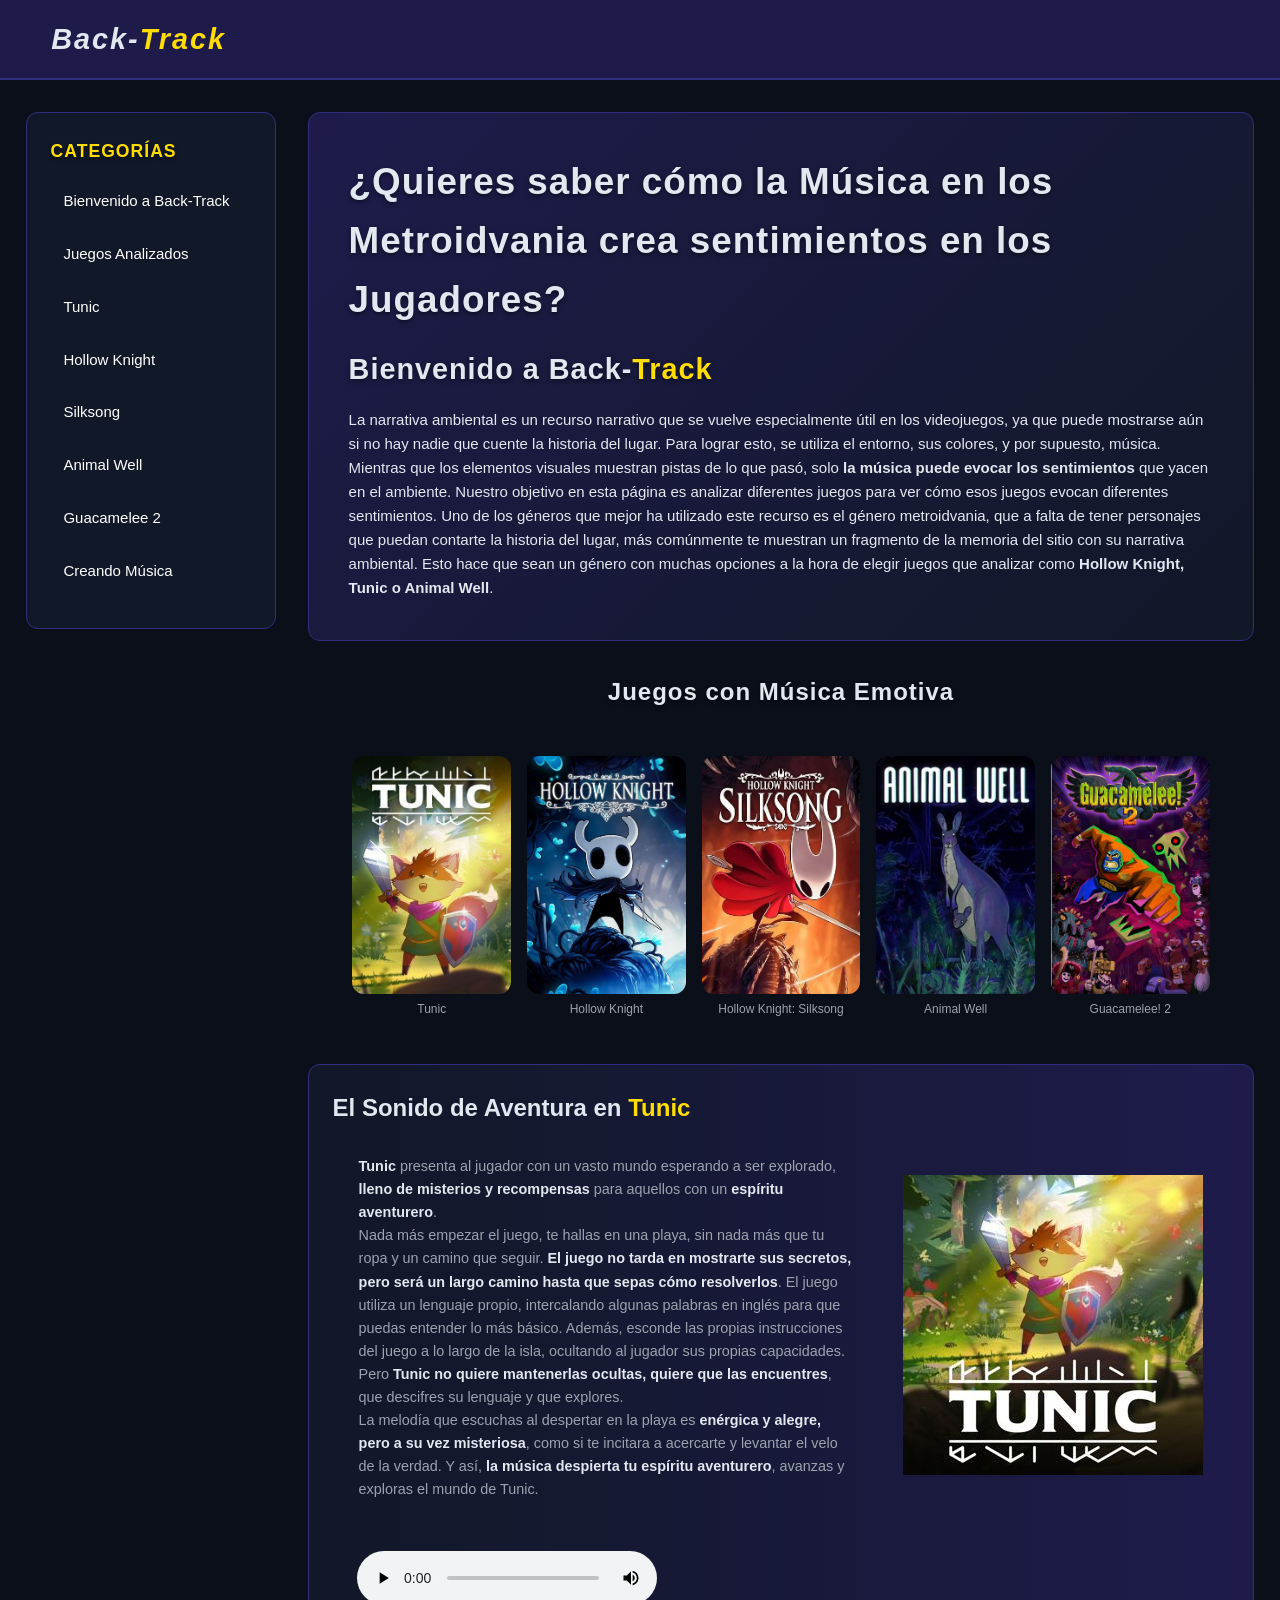
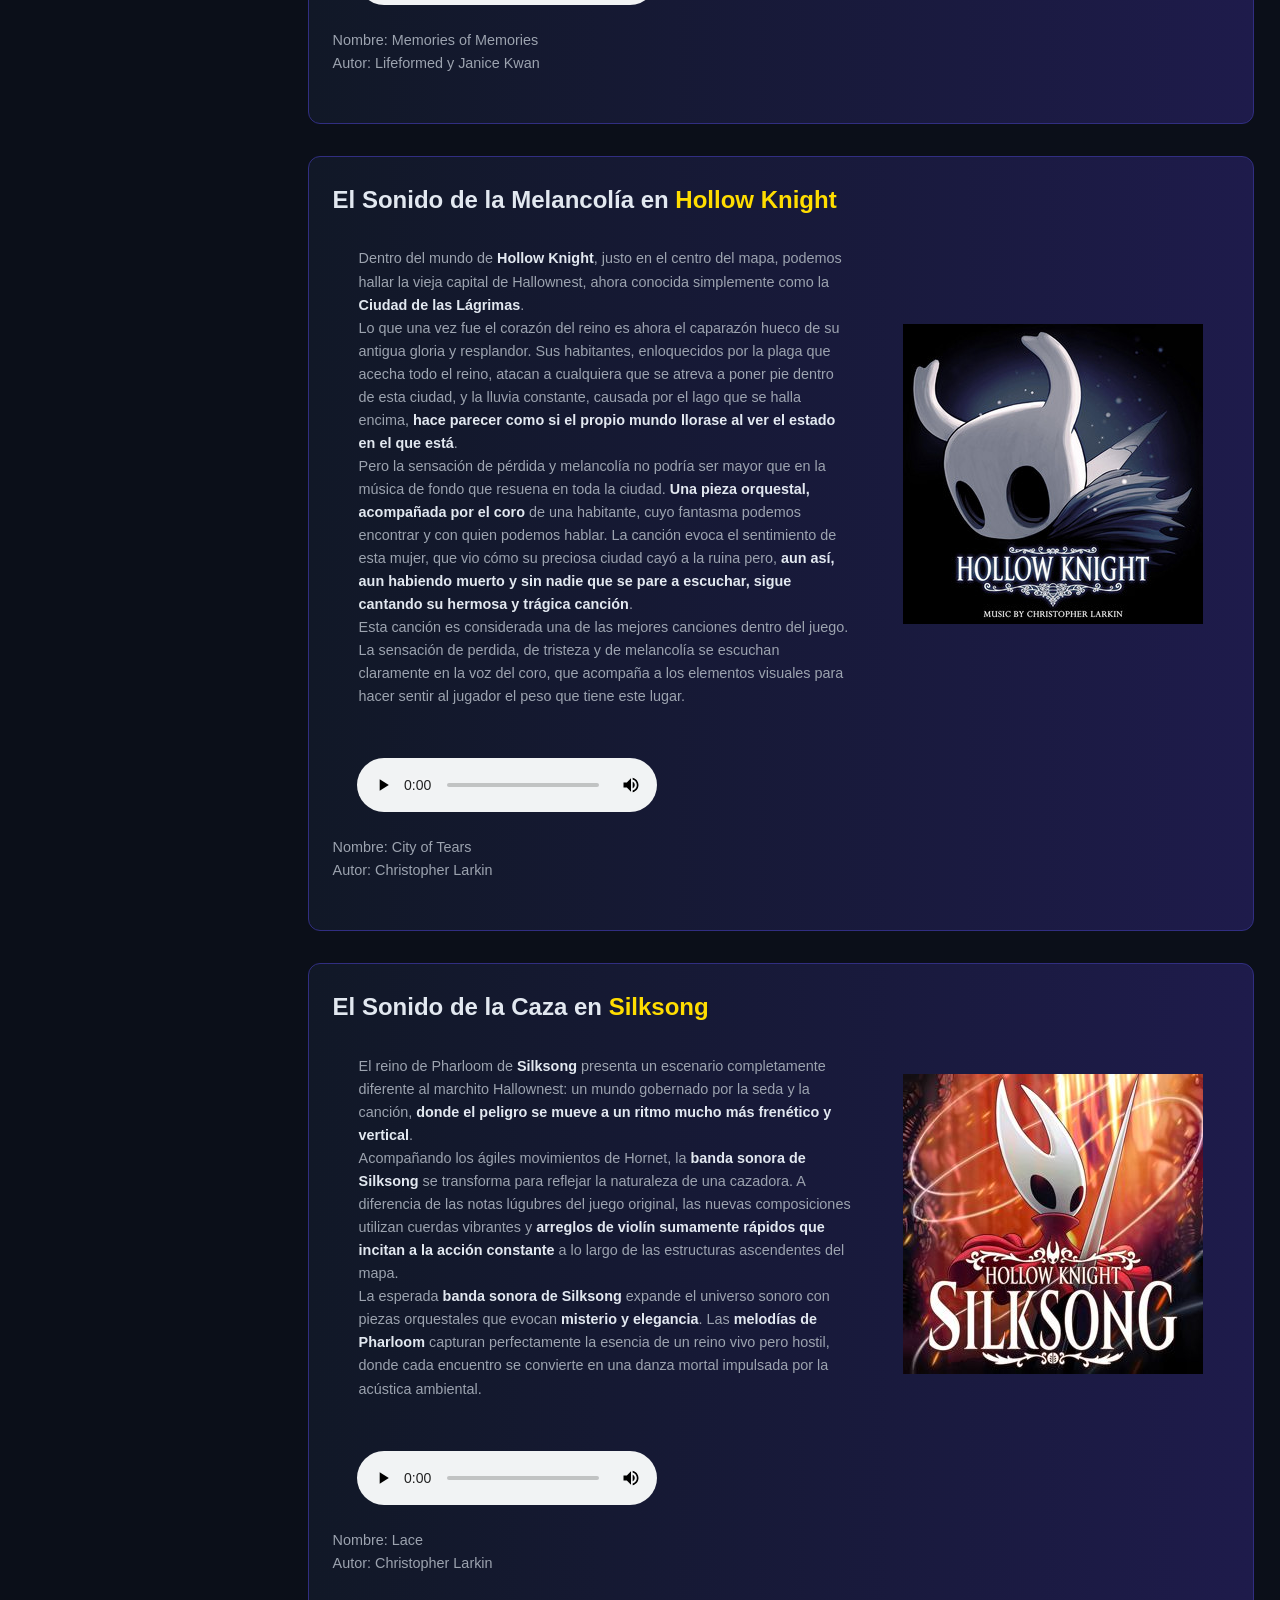
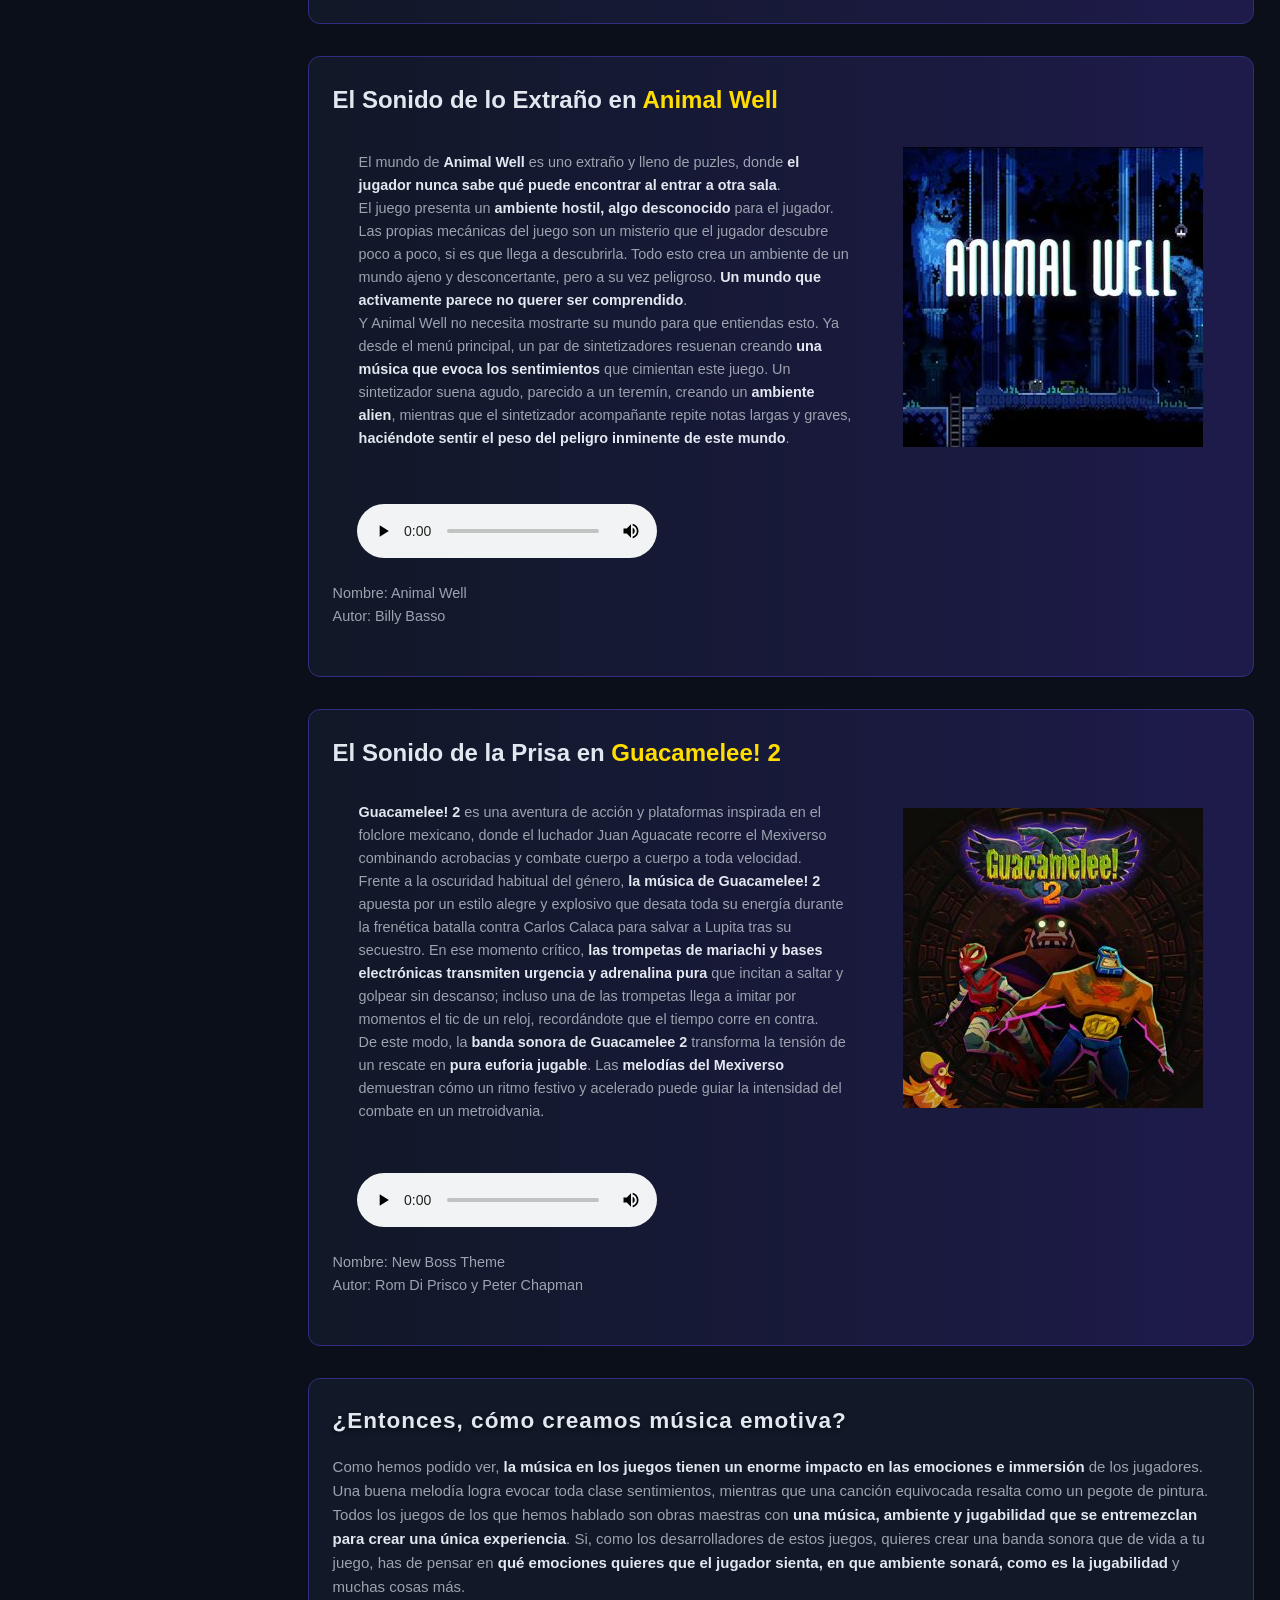
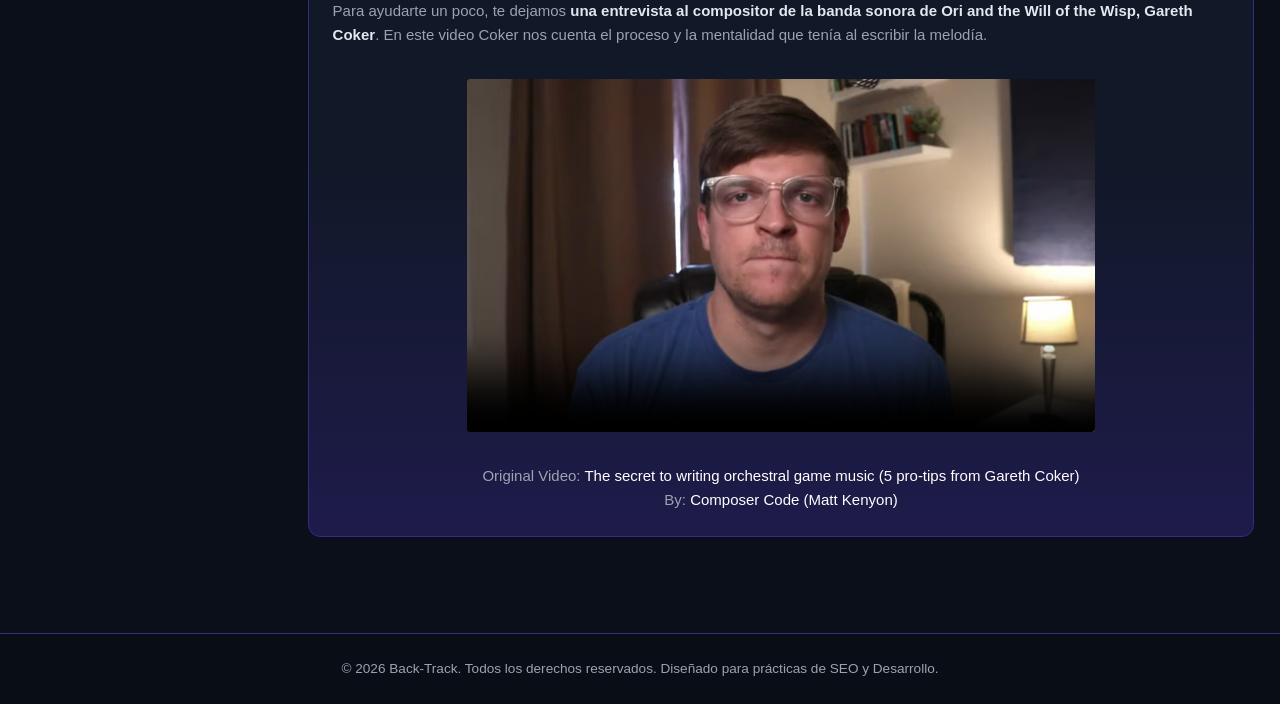
==== index.html @ a86a24e1 "Web" ====
<!DOCTYPE html>
<html lang="es">

<head>
    <meta charset="UTF-8">
    <meta name="viewport" content="width=device-width, initial-scale=1.0">
    <title>Back-Track | Bandas Sonoras de Juegos Metroidvania</title>
    <meta name="description" content="Aprende sobre como diferentes juegos de metroidvania 
    utilizan música para evocar emociones y crear un ambiente que se entrelaza con el entorno y la historia.">
    <link rel="stylesheet" href="style.css">
</head>

<body>

    <!-- Semántica de la Página Web -->

    <!-- CABECERA / MENÚ DE NAVEGACIÓN -->
    <header class="main-header">
        <div class="logo">
            Back-<span class="accent">Track</span>
        </div>
    </header>

    <!-- CONTENEDOR PRINCIPAL (ESTRUCTURA DE DOS COLUMNAS) -->
    <div class="main-container">

        <!-- Aquí el menú general de categorías (Aside) -->
        <aside class="sidebar-categories">
            <h2>Categorías</h2>
            <ul>
                <li><a href="#Inicio" title="Ir al principio de la página">Bienvenido a Back-Track</a></li>
                <li><a href="#Juegos" title="Ir al índice de juegos analizados">Juegos Analizados</a></li>
                <li><a href="#Tunic" title="Ir al análisis de Tunic">Tunic</a></li>
                <li><a href="#Hollow-Knight" title="Ir al análisis de Hollow Knight">Hollow Knight</a></li>
                <li><a href="#Silksong" title="Ir al análisis de Silksong">Silksong</a></li>
                <li><a href="#Animal-Well" title="Ir al análisis de Animal Well">Animal Well</a></li>
                <li><a href="#Guacamelee2" title="Ir al análisis de Guacamelee! 2">Guacamelee 2</a></li>
                <li><a href="#Creando-Música" title="¿Cómo creamos música emotiva?">Creando Música</a></li>
            </ul>
        </aside>

        <!-- CONTENIDO PRINCIPAL (SECCIÓN DE PISTAS) -->
        <main class="content-area">

            <section class="primer-bloque" id="Inicio">
                <h1>¿Quieres saber cómo la Música en los Metroidvania crea sentimientos en los Jugadores?</h1>
                <h2>Bienvenido a Back-<span class="accent">Track</span></h2>
                <p>
                    La narrativa ambiental es un recurso narrativo que se vuelve especialmente útil en los videojuegos,
                    ya que puede mostrarse
                    aún si no hay nadie que cuente la historia del lugar. Para lograr esto, se utiliza el entorno, sus
                    colores, y por supuesto,
                    música.
                    Mientras que los elementos visuales muestran pistas de lo que pasó, solo <strong>la música puede evocar
                    los sentimientos</strong> que yacen
                    en el ambiente. Nuestro objetivo en esta página es analizar diferentes juegos para ver cómo esos
                    juegos evocan diferentes
                    sentimientos.
                    Uno de los géneros que mejor ha utilizado este recurso es el género metroidvania, que a falta de
                    tener personajes que puedan contarte
                    la historia del lugar, más comúnmente te muestran un fragmento de la memoria del sitio con su
                    narrativa ambiental. Esto hace que
                    sean un género con muchas opciones a la hora de elegir juegos que analizar como <strong>Hollow
                    Knight, Tunic o Animal Well</strong>.
                </p>
            </section>


            <section id="Juegos">

                <h2 class="game-index-header">Juegos con Música Emotiva</h2>
                <article class="game-index">
                    <div class="game-element">
                        <a href="#Tunic">
                            <img src="img/Tunic_Tall.jpg" alt="Leer el Sonido de Aventura en Tunic" class="normal-img" title="Ir al análisis de Tunic">
                            <img src="img/Tunic_Square.jpg" alt="Leer el Sonido de Aventura en Tunic"
                                class="hidden-img"  title="Ir al análisis de Tunic">
                            <p>Tunic</p>
                        </a>
                    </div>

                    <div class="game-element">
                        <a href="#Hollow-Knight">
                            <img src="img/Hollow-Knight_Tall.jpg" alt="Leer el Sonido de la Melancolía en Hollow Knight"
                                class="normal-img"  title="Ir al análisis de Hollow Knight">
                            <img src="img/Hollow-Knight_Square.jpg"
                                alt="Leer el Sonido de la Melancolía en Hollow Knight" class="hidden-img"  title="Ir al análisis de Hollow Knight">
                            <p>Hollow Knight</p>
                        </a>
                    </div>

                    <div class="game-element">
                        <a href="#Silksong">
                            <img src="img/Silksong_Tall.jpg" alt="Leer el sonido de la Caza en Hollow Knight Silksong"
                                class="normal-img"  title="Ir al análisis de Silksong">
                            <img src="img/Silksong_Square.jpg" alt="Leer el sonido de la Caza en Hollow Knight Silksong"
                                class="hidden-img"  title="Ir al análisis de Silksong">
                            <p>Hollow Knight: Silksong</p>
                        </a>
                    </div>

                    <div class="game-element">
                        <a href="#Animal-Well">
                            <img src="img/Animal-Well_Tall.jpg" alt="Leer el Sonido de lo Extraño en Animal Well"
                                class="normal-img"  title="Ir al análisis de Animal Well">
                            <img src="img/Animal-Well_Square.jpg" alt="Leer el Sonido de lo Extraño en Animal Well"
                                class="hidden-img"  title="Ir al análisis de Animal Well">
                            <p>Animal Well</p>
                        </a>
                    </div>

                    <div class="game-element">
                        <a href="#Guacamelee2">
                            <img src="img/Guacamelee-2_Tall.jpg" alt="Leer el Sonido de la Prisa en Guacamelee! 2"
                                class="normal-img"  title="Ir al análisis de Guacamelee! 2">
                            <img src="img/Guacamelee-2_Square.jpg" alt="Leer el Sonido de la Prisa en Guacamelee! 2"
                                class="hidden-img"   title="Ir al análisis de Guacamelee! 2">
                            <p>Guacamelee! 2</p>
                        </a>
                    </div>
                </article>
            </section>


            <section> <!--Juegos-->
                <article class="audio-card" id="Tunic"> <!-- Tunic -->
                    <h3>El Sonido de Aventura en <span class="accent">Tunic</span></h3>
                    <table>
                        <tr>
                            <td class="card-text hidden-img">
                                <img src="img/Tunic_Square.jpg" alt="Imagen de Tunic" title="Tunic">
                            </td>
                        </tr>
                        <tr>
                            <td class="card-description card-text">
                                <p>
                                    <strong>Tunic</strong> presenta al jugador con un vasto mundo esperando a
                                    ser explorado, <strong>lleno de
                                        misterios y recompensas</strong> para aquellos con un <strong>espíritu
                                        aventurero</strong>.
                                </p>
                                <p>
                                    Nada más empezar el juego, te hallas en una playa, sin nada más que tu ropa y un
                                    camino que seguir. <strong>El juego no tarda en mostrarte sus secretos,
                                        pero será un largo
                                        camino hasta que sepas cómo resolverlos</strong>. El juego utiliza un lenguaje
                                    propio, intercalando
                                    algunas palabras en inglés para que puedas entender lo más básico. Además, esconde
                                    las
                                    propias instrucciones del juego a lo largo de la isla, ocultando al jugador sus
                                    propias
                                    capacidades. Pero <strong>Tunic no quiere mantenerlas ocultas, quiere que
                                        las encuentres</strong>, que descifres
                                    su lenguaje y que explores.
                                </p>
                                <p>
                                    La melodía que escuchas al despertar en la playa es <strong>enérgica y
                                        alegre, pero a su vez
                                        misteriosa</strong>, como si te incitara a acercarte y levantar el velo de la
                                    verdad. Y así, <strong>la
                                        música despierta tu espíritu aventurero</strong>, avanzas y exploras el mundo de
                                    Tunic.
                                </p>
                            </td>
                            <td class="normal-img card-text">
                                <img src="img/Tunic_Square.jpg" alt="Imagen de Tunic" title="Tunic">
                            </td>
                        </tr>
                    </table>
                    <audio controls src="audio/Memories-of-Memories_Tunic.opus" class="AudioTrack">Pista de audio de
                        Memories of
                        Memories</audio>
                    <div class="card-description bold">
                        <p>Nombre: Memories of Memories</p>
                        <p>Autor: Lifeformed y Janice Kwan</p>
                    </div>
                </article>

                <article class="audio-card" id="Hollow-Knight"> <!-- Hollow Knight -->
                    <h3>El Sonido de la Melancolía en <span class="accent">Hollow Knight</span></h3>
                    <table>
                        <tr>
                            <td class="card-text hidden-img">
                                <img src="img/Hollow-Knight_Square.jpg" alt="Imagen de Hollow Knight" title="Hollow Knight">
                            </td>
                        </tr>
                        <tr>
                            <td class="card-description card-text">
                                <p>
                                    Dentro del mundo de <strong>Hollow Knight</strong>, justo en el centro del
                                    mapa, podemos hallar
                                    la vieja capital de Hallownest, ahora conocida simplemente como la <strong>
                                        Ciudad de las
                                        Lágrimas</strong>.
                                </p>
                                <p>
                                    Lo que una vez fue el corazón del reino es ahora el caparazón hueco de su
                                    antigua gloria y resplandor. Sus habitantes, enloquecidos por la plaga que
                                    acecha todo el reino, atacan a cualquiera que se atreva a poner pie dentro de
                                    esta ciudad, y la lluvia constante, causada por el lago que se halla encima,
                                    <strong>hace parecer como si el propio mundo llorase al ver el estado en
                                        el que está</strong>.
                                </p>
                                <p>
                                    Pero la sensación de pérdida y melancolía no podría ser mayor que en la música de
                                    fondo
                                    que resuena en toda la ciudad. <strong>Una pieza orquestal, acompañada
                                        por el coro</strong> de una habitante,
                                    cuyo fantasma podemos encontrar y con quien podemos hablar. La canción evoca el
                                    sentimiento
                                    de esta mujer, que vio cómo su preciosa ciudad cayó a la ruina pero, <strong>
                                        aun así, aun habiendo muerto
                                        y sin nadie que se pare a escuchar, sigue cantando su hermosa y trágica
                                        canción</strong>.
                                </p>
                                <p>
                                    Esta canción es considerada una de las mejores canciones dentro del juego. La
                                    sensación de
                                    perdida, de tristeza y de melancolía se escuchan claramente en la voz del coro, que
                                    acompaña
                                    a los elementos visuales para hacer sentir al jugador el peso que tiene este lugar.
                                </p>
                            </td>
                            <td class="normal-img card-text">
                                <img src="img/Hollow-Knight_Square.jpg" alt="Imagen de Hollow Knight" title="Hollow Knight">
                            </td>
                        </tr>
                    </table>
                    <audio controls src="audio/City-of-Tears_Hollow-Knight.opus" class="AudioTrack">Pista de audio de
                        City of
                        Tears</audio>
                    <div class="card-description bold">
                        <p>Nombre: City of Tears</p>
                        <p>Autor: Christopher Larkin</p>
                    </div>
                </article>

                <article class="audio-card" id="Silksong"> <!-- Silksong -->
                    <h3>El Sonido de la Caza en <span class="accent">Silksong</span></h3>
                    <table>
                        <tr>
                            <td class="card-text hidden-img">
                                <img src="img/Silksong_Square.jpg" alt="Imagen de Hollow Knight Silksong" title="Silksong">
                            </td>
                        </tr>
                        <tr>
                            <td class="card-description card-text">
                                <p>
                                    El reino de Pharloom de <strong>Silksong</strong> presenta un escenario
                                    completamente diferente al marchito Hallownest:
                                    un mundo gobernado por la seda y la canción, <strong>donde el peligro se mueve
                                    a un ritmo mucho más frenético y vertical</strong>.
                                </p>
                                <p>
                                    Acompañando los ágiles movimientos de Hornet, la <strong>banda sonora de Silksong</strong>
                                    se transforma para reflejar la naturaleza de una cazadora.
                                    A diferencia de las notas lúgubres del juego original, las nuevas composiciones
                                    utilizan cuerdas vibrantes y
                                    <strong>arreglos de violín sumamente rápidos que incitan a la acción
                                    constante</strong> a lo largo de las estructuras ascendentes del mapa.
                                </p>
                                <p>
                                    La esperada <strong>banda sonora de Silksong</strong>
                                    expande el universo sonoro con piezas orquestales que evocan <strong>misterio y
                                        elegancia</strong>.
                                    Las <strong>melodías de Pharloom</strong> capturan perfectamente la esencia de un
                                    reino vivo pero hostil,
                                    donde cada encuentro se convierte en una danza mortal impulsada por la acústica
                                    ambiental.
                                </p>
                            </td>
                            <td class="normal-img card-text">
                                <img src="img/Silksong_Square.jpg" alt="Imagen de Silksong" title="Silksong">
                            </td>
                        </tr>
                    </table>
                    <audio controls src="audio/Lace_Silksong.opus" class="AudioTrack">Pista de audio de Lace</audio>
                    <div class="card-description bold">
                        <p>Nombre: Lace</p>
                        <p>Autor: Christopher Larkin</p>
                    </div>
                </article>

                <article class="audio-card" id="Animal-Well"> <!-- Animal Well -->
                    <h3>El Sonido de lo Extraño en <span class="accent">Animal Well</span></h3>
                    <table>
                        <tr>
                            <td class="card-text hidden-img">
                                <img src="img/Animal-Well_Square.jpg" alt="Imagen de Animal Well" title="Animal Well">
                            </td>
                        </tr>
                        <tr>
                            <td class="card-description card-text">
                                <p>
                                    El mundo de <strong>Animal Well</strong> es uno extraño y lleno de puzles,
                                    donde <strong>el
                                        jugador nunca sabe qué puede encontrar al entrar a otra sala</strong>.
                                </p>
                                <p>
                                    El juego presenta un <strong>ambiente hostil, algo desconocido</strong>
                                    para el jugador.
                                    Las propias mecánicas del juego son un misterio que el jugador descubre
                                    poco a poco, si es que llega a descubrirla. Todo esto crea un ambiente de
                                    un mundo ajeno y desconcertante, pero a su vez peligroso. <strong>Un
                                        mundo que
                                        activamente parece no querer ser comprendido</strong>.
                                </p>
                                <p>
                                    Y Animal Well no necesita mostrarte su mundo para que entiendas esto. Ya desde
                                    el menú principal, un par de sintetizadores resuenan creando <strong>una
                                        música que evoca
                                        los sentimientos</strong> que cimientan este juego. Un sintetizador suena agudo,
                                    parecido a
                                    un teremín, creando un <strong>ambiente alien</strong>, mientras que el
                                    sintetizador acompañante
                                    repite notas largas y graves, <strong>haciéndote sentir el peso del
                                        peligro inminente de
                                        este mundo</strong>.
                                </p>
                            </td>
                            <td class="normal-img card-text">
                                <img src="img/Animal-Well_Square.jpg" alt="Imagen de Animal Well" title="Animal Well">
                            </td>
                        </tr>
                    </table>
                    <audio controls src="audio/Animal-Well_Animal-Well.opus" class="AudioTrack">Pista de audio de Main
                        Menu</audio>
                    <div class="card-description bold">
                        <p>Nombre: Animal Well</p>
                        <p>Autor: Billy Basso</p>
                    </div>
                </article>

                <article class="audio-card" id="Guacamelee2"> <!-- Guacamelee 2 -->
                    <h3>El Sonido de la Prisa en <span class="accent">Guacamelee! 2</span></h3>
                    <table>
                        <tr>
                            <td class="card-text hidden-img">
                                <img src="img/Guacamelee-2_Square.jpg" alt="Imagen de Guacamelee! 2" title="Guacamelee! 2">
                            </td>
                        </tr>
                        <tr>
                            <td class="card-description card-text">
                                <p>
                                    <strong>Guacamelee! 2</strong> es una aventura de acción y plataformas inspirada en el folclore
                                    mexicano,
                                    donde el luchador Juan Aguacate recorre el Mexiverso combinando acrobacias
                                        y combate cuerpo a cuerpo a toda velocidad.
                                </p>
                                <p>
                                    Frente a la oscuridad habitual del género, <strong>la música de
                                    Guacamelee! 2</strong>
                                    apuesta por un estilo alegre y explosivo que desata toda su energía durante la
                                    frenética batalla contra Carlos Calaca para salvar a Lupita tras su secuestro.
                                    En ese momento crítico, <strong>las trompetas de mariachi y bases electrónicas transmiten
                                    urgencia y adrenalina pura</strong> que incitan a saltar y golpear sin
                                    descanso;
                                    incluso una de las trompetas llega a imitar por momentos el tic de un reloj,
                                    recordándote que el tiempo corre en contra.
                                </p>
                                <p>
                                    De este modo, la <strong>banda sonora de Guacamelee 2</strong>
                                    transforma la tensión de un rescate en <strong>pura euforia
                                        jugable</strong>.
                                    Las <strong>melodías del Mexiverso</strong> demuestran cómo un ritmo
                                    festivo y acelerado puede guiar la intensidad del combate en un metroidvania.
                                </p>
                            </td>
                            <td class="normal-img card-text">
                                <img src="img/Guacamelee-2_Square.jpg" alt="Imagen de Guacamelee 2" title="Guacamelee! 2">
                            </td>
                        </tr>
                    </table>
                    <audio controls src="audio/New-Boss-Theme_Guacamelee-2.opus" class="AudioTrack">Pista de audio de New
                        Boss Theme</audio>
                    <div class="card-description bold">
                        <p>Nombre: New Boss Theme</p>
                        <p>Autor: Rom Di Prisco y Peter Chapman</p>
                    </div>
                </article>
            </section>

            <section> <!--Crear Música-->
                <article class="conclusion-card" id="Creando-Música">
                    <h2>¿Entonces, cómo creamos música emotiva?</h2>
                    <p>
                        Como hemos podido ver, <strong>la música en los juegos tienen un enorme impacto en las emociones
                            e immersión</strong> de los jugadores. Una buena melodía logra evocar toda clase
                        sentimientos, mientras que
                        una canción equivocada resalta como un pegote de pintura.
                    </p>
                    <p>
                        Todos los juegos de los que hemos hablado son obras maestras con <strong>una música, ambiente y
                            jugabilidad que
                            se entremezclan para crear una única experiencia</strong>. Si, como los desarrolladores de
                        estos juegos, quieres crear
                        una banda sonora que de vida a tu juego, has de pensar en <strong>qué emociones quieres que el
                            jugador sienta,
                            en que ambiente sonará, como es la jugabilidad</strong> y muchas cosas más.
                    </p>
                    <p>
                        Para ayudarte un poco, te dejamos <strong>una entrevista al compositor de la banda sonora de Ori
                            and the Will of the Wisp, Gareth Coker</strong>.
                        En este video Coker nos cuenta el proceso y la mentalidad que tenía al escribir la melodía.
                    </p>
                    <video controls class="video">
                        <source src="video/The secret to writing orchestral game music (5 pro-tips from Gareth Coker) [RxjiWSmL9zw].webm"
                        title="The secret to writing orchestral game music (5 pro-tips from Gareth Coker)">
                        El video no se a podido cargar
                    </video>
                    <p class="link">Original Video: <a href="https://www.youtube.com/watch?v=RxjiWSmL9zw&t" rel="external" title="Ir al video original">The secret
                            to writing orchestral game music (5 pro-tips from Gareth Coker)</a></p>
                    <p class="link">By: <a href="https://www.youtube.com/@composercode" rel="external" title="Ir al canal de Composer Code">Composer Code (Matt Kenyon)</a>
                    </p>
                </article>
            </section>
        </main>
    </div>

    <!-- PIE DE PÁGINA -->
    <footer class="main-footer">
        <p>&copy; 2026 Back-Track. Todos los derechos reservados. Diseñado para prácticas de SEO y Desarrollo.</p>
    </footer>

</body>

</html>
---- style.css ----
/* ==========================================================================
   1. RESET Y CONFIGURACIÓN GENERAL (Con nuevas fuentes)
   ========================================================================== */
* {
    margin: 0;
    padding: 0;
    box-sizing: border-box;

    --border-color: #e2e8f0;
    --border-color-dark: #312e81;

    --text-color-bright: #e2e8f0;
    --text-highlight-color-light: #FE0;
    --paragraph-color: #9ca3af;
    --text-color-dark: #000;
    --text-higlight-color-dark: #430;

    --link-color: #ffffff;
    --link-highlight-color: #DA0;

    --bg-color: #0b0f19;
    --bg-color-dark: #090d16;
    --card-bg-color: #1e1b4b;
    --card-bg-color-dark: #111827;

    --accent-color: #FD0;

    --title-font: 'Space Grotesk', sans-serif;
    --header-font: 'Orbitron', sans-serif;
    --text-font: 'Space Grotesk', sans-serif;

}

body {
    background-color: var(--bg-color); /* Fondo oscuro gamer */
    color: var(--text-color-bright);
    font-family: var(--title-font); /* Texto base super moderno */
    font-size: 15px;
    line-height: 1.6;
}

a {
    text-decoration: none;
    color: inherit;
    transition: all 0.3s ease;
}

.AudioTrack{
    margin: 1.5rem;
}

strong{
    color: var(--text-color-bright);
}

.card-text
{
    padding: 1.5rem;
}

.hidden-img
{
    display: none;
}

.game-index-header
{
    font-size: 24px;
    text-align: center;
}

.game-index
{
    display: grid;
    grid-template-columns: repeat(5,0.2fr);
    margin: 2.3rem;
}

.game-element
{
    font-size: 12px;
    color: var(--paragraph-color);
    text-align: center;
    padding: 0.5rem;
}

.game-element img
{
    width: 100%;
    border-radius: 12px;
}

.game-element:hover img
{
    transform: scale(1.05);
    border: 2px solid var(--border-color);
}

.primer-bloque
{
    background: linear-gradient(135deg, var(--card-bg-color) 0%, var(--card-bg-color-dark) 100%);
    padding: 2.5rem;
    border-radius: 12px;
    margin-bottom: 2rem;
    border: 1px solid var(--border-color-dark);
}

.primer-bloque h1, h2
{
    font-family: var(--header-font);
    font-weight: 800;
    color: var(--text-color-bright);
    margin-bottom: 1rem;
    letter-spacing: 1px;
    text-shadow: 0 2px 4px rgba(0,0,0,0.5);
}
.primer-bloque h1 {font-size: 2.3rem;}
.primer-bloque h2 {font-size: 1.8rem;}

video
{
    margin: 2rem;
    width: 70%;
    border-radius: 0.2rem;
    align-self: center;
}

.conclusion-card
{
    background-color: var(--bg-color-dark); /* For browsers that do not support gradients */
    background-image: linear-gradient(to top, var(--card-bg-color), var(--card-bg-color-dark) 50%);
    color: var(--paragraph-color);
    border: 1px solid var(--border-color-dark);
    border-radius: 12px;
    padding: 1.5rem;
    display: flex;
    flex-direction: column;
    justify-content: space-between;
    transition: transform 0.3s ease, border-color 0.3s ease;
    margin: 2rem 0px;
}
.conclusion-card h2
{
    color: var(--text-color-bright);
}

.link
{
    text-align: center;
}
.link a
{
    color: var(--link-color);
}
.link a:hover
{
    color: var(--link-highlight-color);
}

/* ==========================================================================
   2. CABECERA (HEADER)
   ========================================================================== */
.main-header {
    background-color: var(--card-bg-color);
    border-bottom: 2px solid var(--border-color-dark);
    display: flex;
    justify-content: space-between;
    align-items: center;
    padding: 1rem 4%;
    position: sticky;
    top: 0;
    z-index: 100;
}

.logo {
    font-family: var(--header-font); /* Logotipo futurista */
    font-size: 1.8rem;
    font-weight: 800;
    letter-spacing: 2px;
    font-style: italic;
    color: var(--text-color-bright);
}

.accent
{
    color: var(--accent-color);
}

/* ==========================================================================
   3. ESTRUCTURA PRINCIPAL (LAYOUT DE DOS COLUMNAS)
   ========================================================================== */
.main-container {
    display: flex;
    max-width: 1400px;
    margin: 2rem auto;
    padding: 0 2%;
    gap: 2rem;
}

/* Menú Lateral */
.sidebar-categories {
    flex: 0 0 250px;
    background-color: var(--card-bg-color-dark);
    padding: 1.5rem;
    border-radius: 12px;
    border: 1px solid var(--border-color-dark);
    height: fit-content;
}

.sidebar-categories h2 {
    font-family: var(--header-font);
    font-size: 1.1rem;
    margin-bottom: 1rem;
    color: var(--accent-color);
    text-transform: uppercase;
    letter-spacing: 1px;
}

.sidebar-categories ul {
    list-style: none;
}

.sidebar-categories li {
    margin-bottom: 0.8rem;
}

.sidebar-categories a {
    display: block;
    padding: 0.5rem 0.8rem;
    border-radius: 6px;
    color: var(--link-color);
    font-weight: 500;
}

.sidebar-categories a:hover, .sidebar-categories a.active-cat {
    background-color: var(--bg-color);
    color: var(--link-highlight-color);
    border-left: 4px solid var(--border-color-dark);
    padding-left: 0.6rem;
}

/* Zona de Contenido */
.content-area {
    flex: 1;
}

/* ==========================================================================
   5. TARJETAS DE AUDIO (CSS GRID)
   ========================================================================== */

.audio-card {
    background-color: var(--card-bg-color-dark);
    background-image: linear-gradient(to right, var(--card-bg-color-dark), var(--card-bg-color));
    border: 1px solid var(--border-color-dark);
    border-radius: 12px;
    padding: 1.5rem;
    display: flex;
    flex-direction: column;
    justify-content: space-between;
    transition: transform 0.3s ease, border-color 0.3s ease;
    margin: 2rem 0px;
}


.audio-card h3
{
    font-size: 24px;
    font-family: var(--title-font);
}

.card-description {
    font-size: 0.9rem;
    color: var(--paragraph-color);
    margin-bottom: 1.5rem;
    flex-grow: 1;
}

/* Contenedor del reproductor */
.audio-player-wrapper {
    margin-bottom: 1.5rem;
}

.audio-player-wrapper audio {
    width: 100%;
    height: 40px;
    border-radius: 8px;
}
/* ==========================================================================
   6. PIE DE PÁGINA (FOOTER)
   ========================================================================== */
.main-footer {
    background-color: var(--bg-color-dark);
    border-top: 1px solid var(--border-color-dark);
    text-align: center;
    padding: 1.5rem;
    margin-top: 4rem;
    font-size: 0.85rem;
    color: var(--paragraph-color);
}

/* ==========================================================================
   7. ADAPTACIÓN A MÓVILES (RESPONSIVE)
   ========================================================================== */
@media (max-width: 1200px) {
    
    .normal-img {
        display: none;
    }

    .hidden-img{
        display: block;
    }
    .game-index
    {
        grid-template-columns: repeat(3,0.33fr);
    }
}
@media (max-width: 900px) {
    .game-index
    {
        grid-template-columns: repeat(2,0.5fr);
    }
}

@media (max-width: 768px) {
    .main-container {
        flex-direction: column;
    }
    
    .sidebar-categories {
        flex: none;
        width: 100%;
    }
    
    .main-header {
        flex-direction: column;
        gap: 1rem;
    }
}
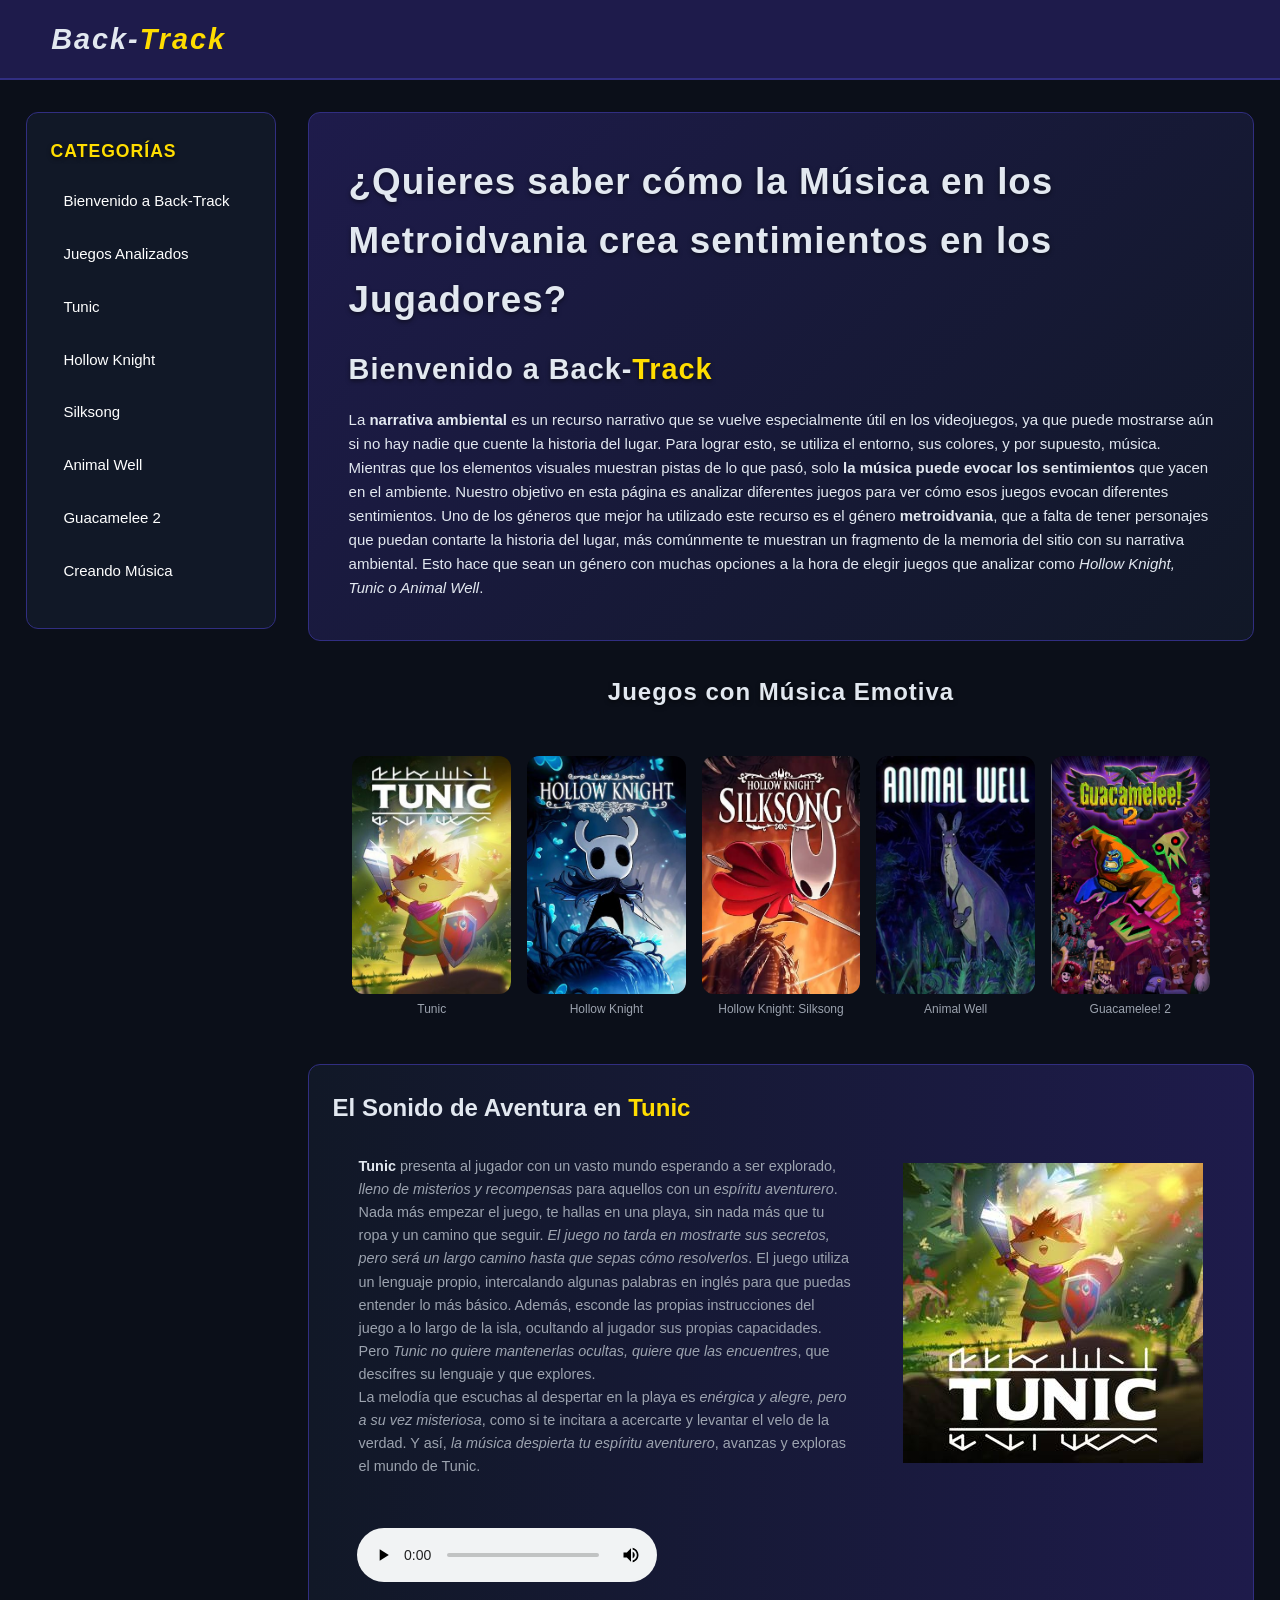
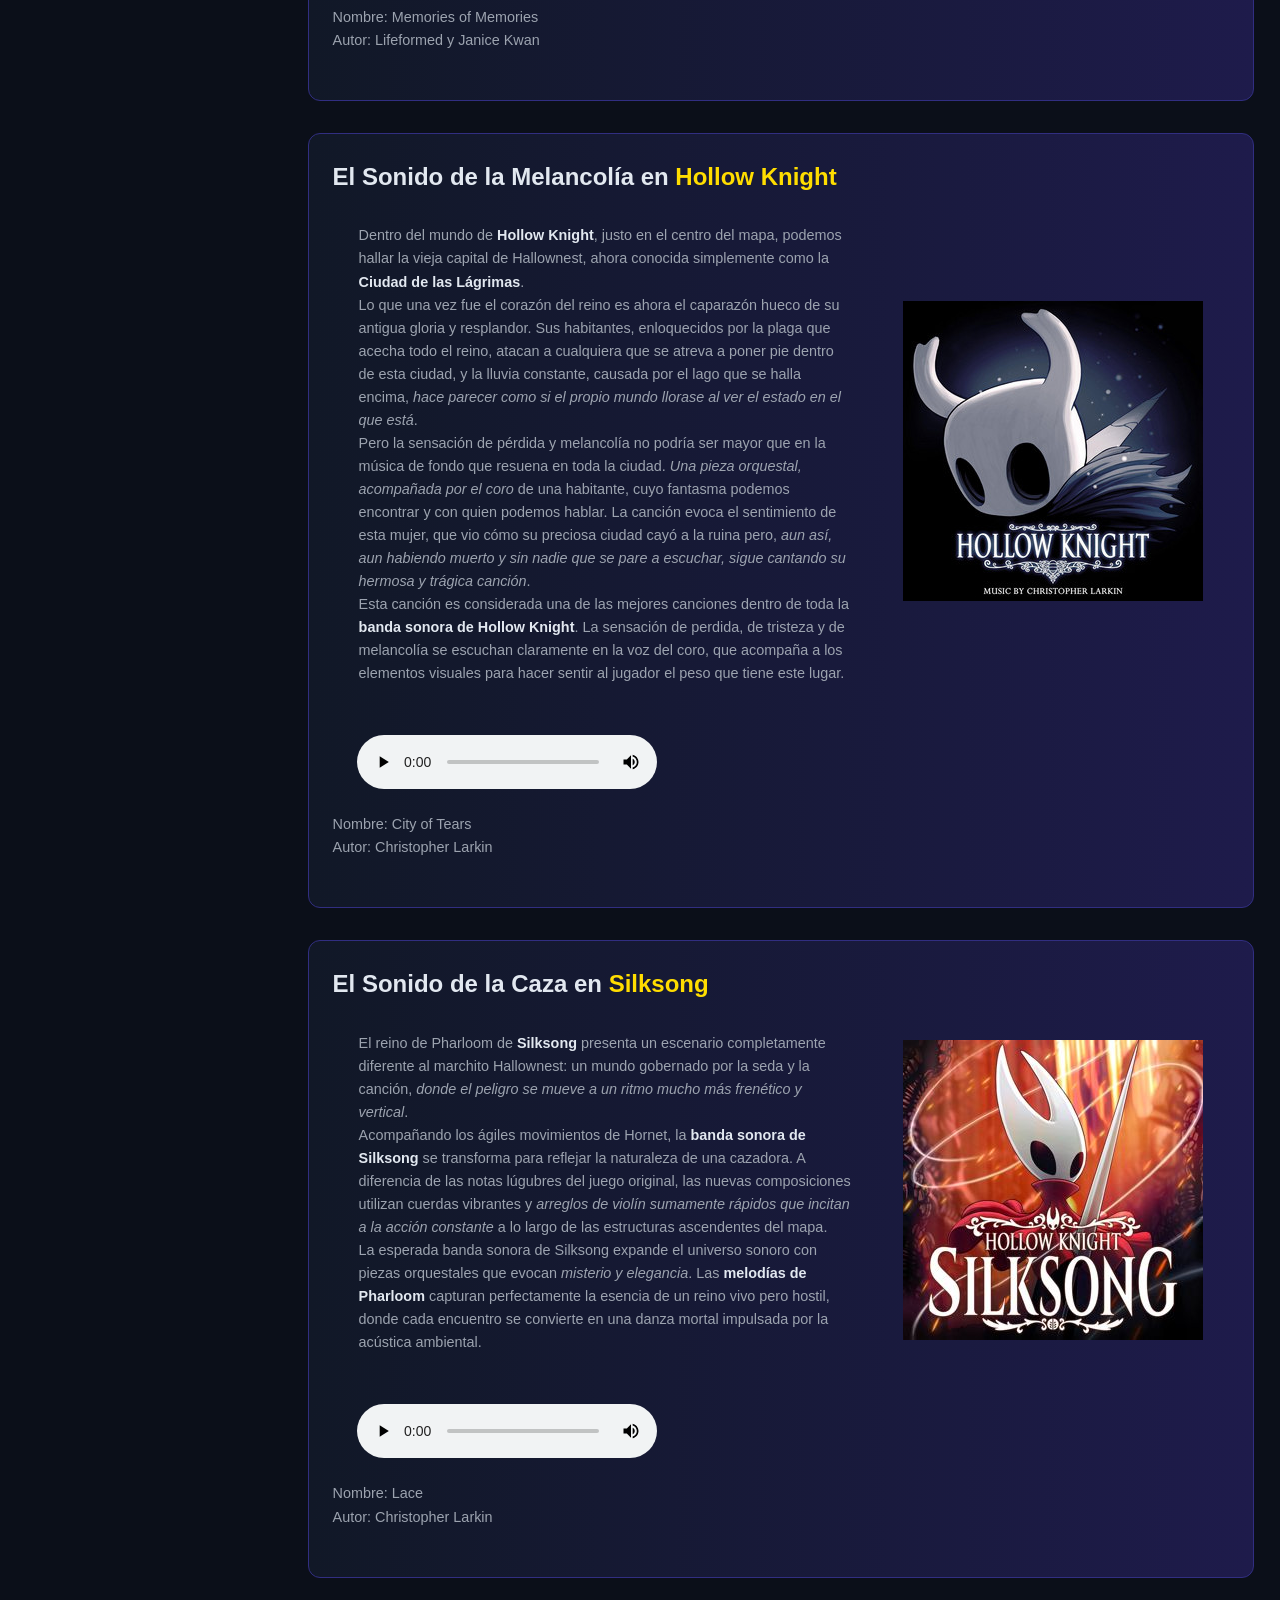
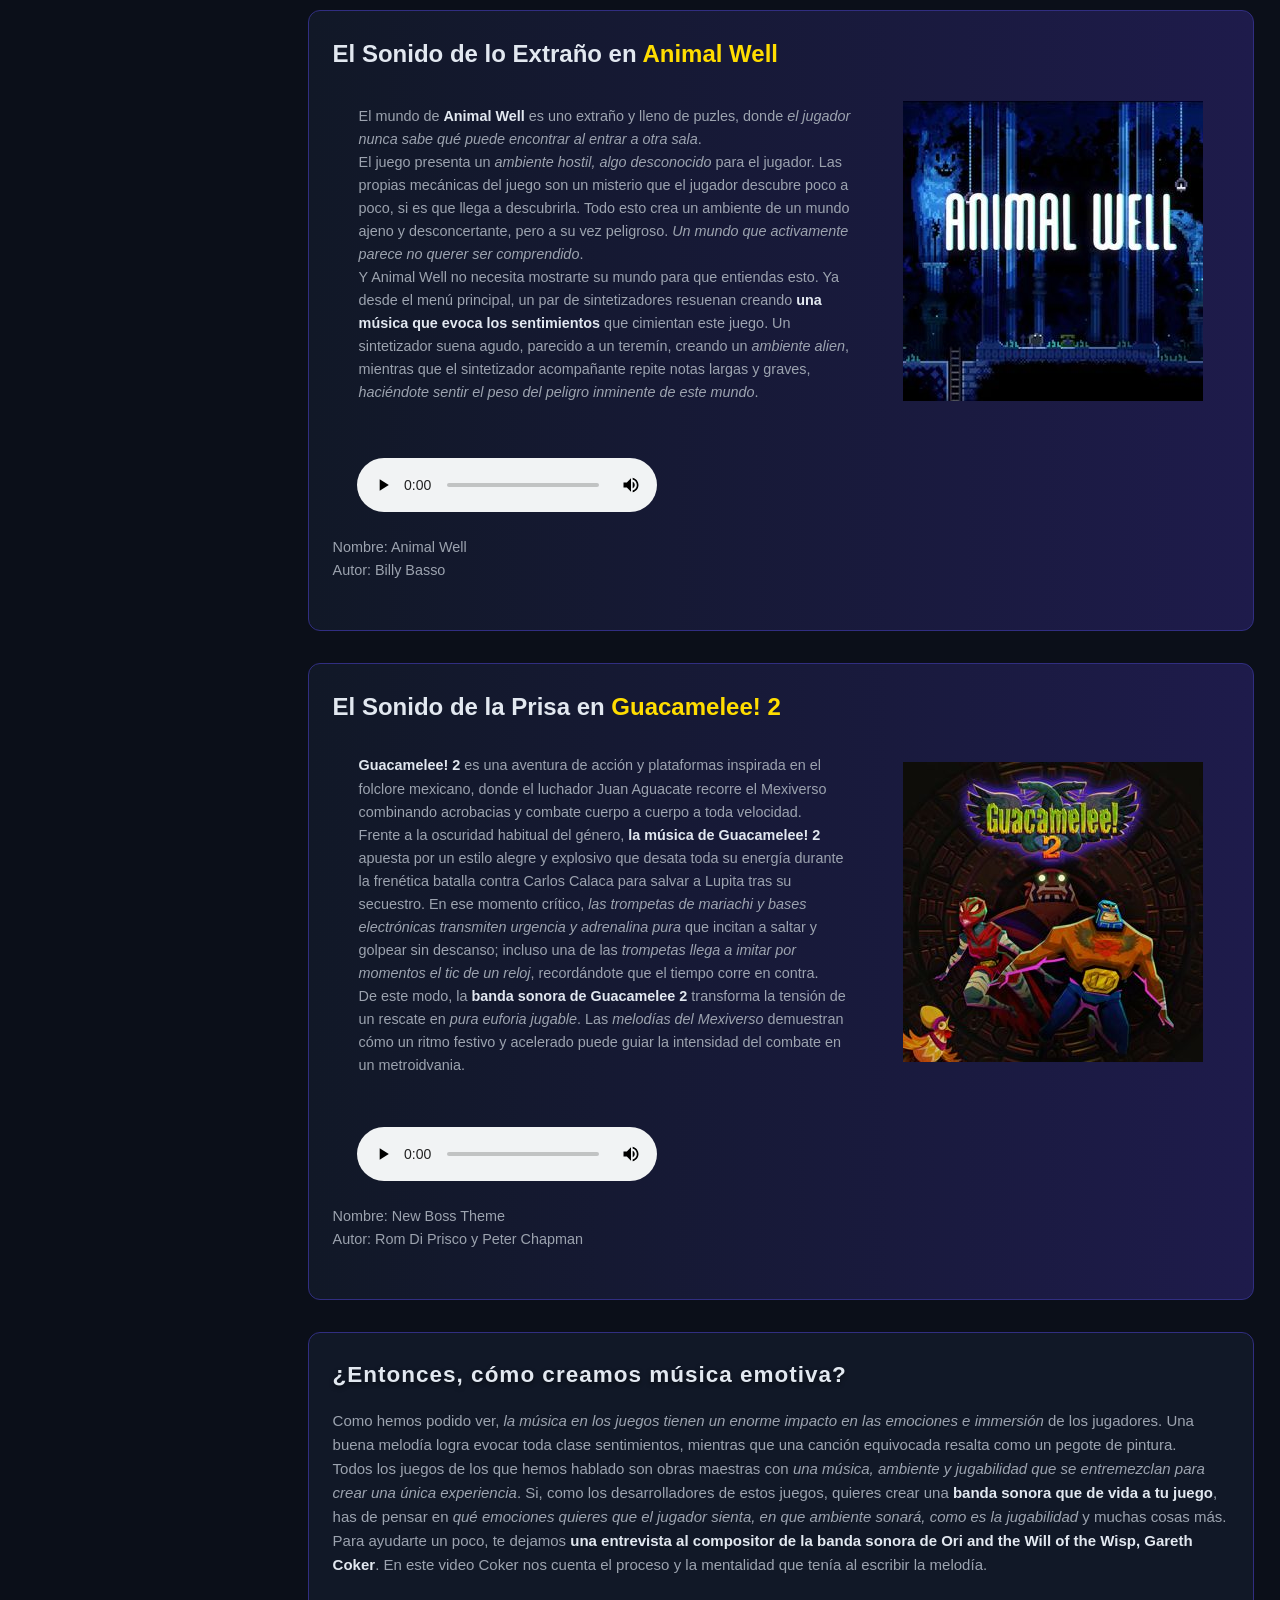
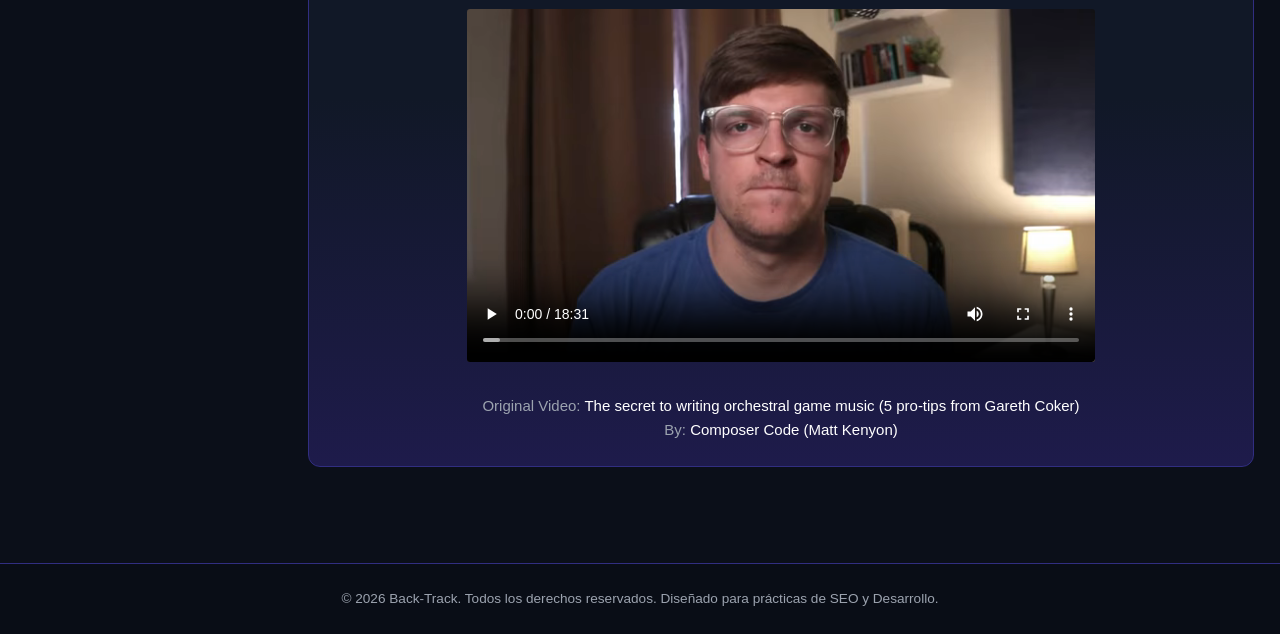
==== commit f4929f18: "Fix em strong" ====
--- a/index.html
+++ b/index.html
@@ -46,7 +46,7 @@
                 <h1>¿Quieres saber cómo la Música en los Metroidvania crea sentimientos en los Jugadores?</h1>
                 <h2>Bienvenido a Back-<span class="accent">Track</span></h2>
                 <p>
-                    La narrativa ambiental es un recurso narrativo que se vuelve especialmente útil en los videojuegos,
+                    La <strong>narrativa ambiental</strong> es un recurso narrativo que se vuelve especialmente útil en los videojuegos,
                     ya que puede mostrarse
                     aún si no hay nadie que cuente la historia del lugar. Para lograr esto, se utiliza el entorno, sus
                     colores, y por supuesto,
@@ -56,12 +56,12 @@
                     en el ambiente. Nuestro objetivo en esta página es analizar diferentes juegos para ver cómo esos
                     juegos evocan diferentes
                     sentimientos.
-                    Uno de los géneros que mejor ha utilizado este recurso es el género metroidvania, que a falta de
+                    Uno de los géneros que mejor ha utilizado este recurso es el género <strong>metroidvania</strong>, que a falta de
                     tener personajes que puedan contarte
                     la historia del lugar, más comúnmente te muestran un fragmento de la memoria del sitio con su
                     narrativa ambiental. Esto hace que
-                    sean un género con muchas opciones a la hora de elegir juegos que analizar como <strong>Hollow
-                    Knight, Tunic o Animal Well</strong>.
+                    sean un género con muchas opciones a la hora de elegir juegos que analizar como <em>Hollow
+                    Knight, Tunic o Animal Well</em>.
                 </p>
             </section>
 
@@ -135,30 +135,30 @@
                             <td class="card-description card-text">
                                 <p>
                                     <strong>Tunic</strong> presenta al jugador con un vasto mundo esperando a
-                                    ser explorado, <strong>lleno de
-                                        misterios y recompensas</strong> para aquellos con un <strong>espíritu
-                                        aventurero</strong>.
+                                    ser explorado, <em>lleno de
+                                        misterios y recompensas</em> para aquellos con un <em>espíritu
+                                        aventurero</em>.
                                 </p>
                                 <p>
                                     Nada más empezar el juego, te hallas en una playa, sin nada más que tu ropa y un
-                                    camino que seguir. <strong>El juego no tarda en mostrarte sus secretos,
+                                    camino que seguir. <em>El juego no tarda en mostrarte sus secretos,
                                         pero será un largo
-                                        camino hasta que sepas cómo resolverlos</strong>. El juego utiliza un lenguaje
+                                        camino hasta que sepas cómo resolverlos</em>. El juego utiliza un lenguaje
                                     propio, intercalando
                                     algunas palabras en inglés para que puedas entender lo más básico. Además, esconde
                                     las
                                     propias instrucciones del juego a lo largo de la isla, ocultando al jugador sus
                                     propias
-                                    capacidades. Pero <strong>Tunic no quiere mantenerlas ocultas, quiere que
-                                        las encuentres</strong>, que descifres
+                                    capacidades. Pero <em>Tunic no quiere mantenerlas ocultas, quiere que
+                                        las encuentres</em>, que descifres
                                     su lenguaje y que explores.
                                 </p>
                                 <p>
-                                    La melodía que escuchas al despertar en la playa es <strong>enérgica y
+                                    La melodía que escuchas al despertar en la playa es <em>enérgica y
                                         alegre, pero a su vez
-                                        misteriosa</strong>, como si te incitara a acercarte y levantar el velo de la
-                                    verdad. Y así, <strong>la
-                                        música despierta tu espíritu aventurero</strong>, avanzas y exploras el mundo de
+                                        misteriosa</em>, como si te incitara a acercarte y levantar el velo de la
+                                    verdad. Y así, <em>la
+                                        música despierta tu espíritu aventurero</em>, avanzas y exploras el mundo de
                                     Tunic.
                                 </p>
                             </td>
@@ -198,23 +198,23 @@
                                     antigua gloria y resplandor. Sus habitantes, enloquecidos por la plaga que
                                     acecha todo el reino, atacan a cualquiera que se atreva a poner pie dentro de
                                     esta ciudad, y la lluvia constante, causada por el lago que se halla encima,
-                                    <strong>hace parecer como si el propio mundo llorase al ver el estado en
-                                        el que está</strong>.
+                                    <em>hace parecer como si el propio mundo llorase al ver el estado en
+                                        el que está</em>.
                                 </p>
                                 <p>
                                     Pero la sensación de pérdida y melancolía no podría ser mayor que en la música de
                                     fondo
-                                    que resuena en toda la ciudad. <strong>Una pieza orquestal, acompañada
-                                        por el coro</strong> de una habitante,
+                                    que resuena en toda la ciudad. <em>Una pieza orquestal, acompañada
+                                        por el coro</em> de una habitante,
                                     cuyo fantasma podemos encontrar y con quien podemos hablar. La canción evoca el
                                     sentimiento
-                                    de esta mujer, que vio cómo su preciosa ciudad cayó a la ruina pero, <strong>
+                                    de esta mujer, que vio cómo su preciosa ciudad cayó a la ruina pero, <em>
                                         aun así, aun habiendo muerto
                                         y sin nadie que se pare a escuchar, sigue cantando su hermosa y trágica
-                                        canción</strong>.
-                                </p>
-                                <p>
-                                    Esta canción es considerada una de las mejores canciones dentro del juego. La
+                                        canción</em>.
+                                </p>
+                                <p>
+                                    Esta canción es considerada una de las mejores canciones dentro de toda la <strong>banda sonora de Hollow Knight</strong>. La
                                     sensación de
                                     perdida, de tristeza y de melancolía se escuchan claramente en la voz del coro, que
                                     acompaña
@@ -248,21 +248,21 @@
                                 <p>
                                     El reino de Pharloom de <strong>Silksong</strong> presenta un escenario
                                     completamente diferente al marchito Hallownest:
-                                    un mundo gobernado por la seda y la canción, <strong>donde el peligro se mueve
-                                    a un ritmo mucho más frenético y vertical</strong>.
+                                    un mundo gobernado por la seda y la canción, <em>donde el peligro se mueve
+                                    a un ritmo mucho más frenético y vertical</em>.
                                 </p>
                                 <p>
                                     Acompañando los ágiles movimientos de Hornet, la <strong>banda sonora de Silksong</strong>
                                     se transforma para reflejar la naturaleza de una cazadora.
                                     A diferencia de las notas lúgubres del juego original, las nuevas composiciones
                                     utilizan cuerdas vibrantes y
-                                    <strong>arreglos de violín sumamente rápidos que incitan a la acción
-                                    constante</strong> a lo largo de las estructuras ascendentes del mapa.
-                                </p>
-                                <p>
-                                    La esperada <strong>banda sonora de Silksong</strong>
-                                    expande el universo sonoro con piezas orquestales que evocan <strong>misterio y
-                                        elegancia</strong>.
+                                    <em>arreglos de violín sumamente rápidos que incitan a la acción
+                                    constante</em> a lo largo de las estructuras ascendentes del mapa.
+                                </p>
+                                <p>
+                                    La esperada banda sonora de Silksong
+                                    expande el universo sonoro con piezas orquestales que evocan <em>misterio y
+                                        elegancia</em>.
                                     Las <strong>melodías de Pharloom</strong> capturan perfectamente la esencia de un
                                     reino vivo pero hostil,
                                     donde cada encuentro se convierte en una danza mortal impulsada por la acústica
@@ -293,29 +293,28 @@
                             <td class="card-description card-text">
                                 <p>
                                     El mundo de <strong>Animal Well</strong> es uno extraño y lleno de puzles,
-                                    donde <strong>el
-                                        jugador nunca sabe qué puede encontrar al entrar a otra sala</strong>.
-                                </p>
-                                <p>
-                                    El juego presenta un <strong>ambiente hostil, algo desconocido</strong>
+                                    donde <em>el
+                                        jugador nunca sabe qué puede encontrar al entrar a otra sala</em>.
+                                </p>
+                                <p>
+                                    El juego presenta un <em>ambiente hostil, algo desconocido</em>
                                     para el jugador.
                                     Las propias mecánicas del juego son un misterio que el jugador descubre
                                     poco a poco, si es que llega a descubrirla. Todo esto crea un ambiente de
-                                    un mundo ajeno y desconcertante, pero a su vez peligroso. <strong>Un
-                                        mundo que
-                                        activamente parece no querer ser comprendido</strong>.
+                                    un mundo ajeno y desconcertante, pero a su vez peligroso. <em>Un mundo que
+                                    activamente parece no querer ser comprendido</em>.
                                 </p>
                                 <p>
                                     Y Animal Well no necesita mostrarte su mundo para que entiendas esto. Ya desde
                                     el menú principal, un par de sintetizadores resuenan creando <strong>una
-                                        música que evoca
-                                        los sentimientos</strong> que cimientan este juego. Un sintetizador suena agudo,
+                                    música que evoca
+                                    los sentimientos</strong> que cimientan este juego. Un sintetizador suena agudo,
                                     parecido a
-                                    un teremín, creando un <strong>ambiente alien</strong>, mientras que el
+                                    un teremín, creando un <em>ambiente alien</em>, mientras que el
                                     sintetizador acompañante
-                                    repite notas largas y graves, <strong>haciéndote sentir el peso del
+                                    repite notas largas y graves, <em>haciéndote sentir el peso del
                                         peligro inminente de
-                                        este mundo</strong>.
+                                        este mundo</em>.
                                 </p>
                             </td>
                             <td class="normal-img card-text">
@@ -352,17 +351,17 @@
                                     Guacamelee! 2</strong>
                                     apuesta por un estilo alegre y explosivo que desata toda su energía durante la
                                     frenética batalla contra Carlos Calaca para salvar a Lupita tras su secuestro.
-                                    En ese momento crítico, <strong>las trompetas de mariachi y bases electrónicas transmiten
-                                    urgencia y adrenalina pura</strong> que incitan a saltar y golpear sin
+                                    En ese momento crítico, <em>las trompetas de mariachi y bases electrónicas transmiten
+                                    urgencia y adrenalina pura</em> que incitan a saltar y golpear sin
                                     descanso;
-                                    incluso una de las trompetas llega a imitar por momentos el tic de un reloj,
+                                    incluso una de las <em>trompetas llega a imitar por momentos el tic de un reloj</em>,
                                     recordándote que el tiempo corre en contra.
                                 </p>
                                 <p>
                                     De este modo, la <strong>banda sonora de Guacamelee 2</strong>
-                                    transforma la tensión de un rescate en <strong>pura euforia
-                                        jugable</strong>.
-                                    Las <strong>melodías del Mexiverso</strong> demuestran cómo un ritmo
+                                    transforma la tensión de un rescate en <em>pura euforia
+                                        jugable</em>.
+                                    Las <em>melodías del Mexiverso</em> demuestran cómo un ritmo
                                     festivo y acelerado puede guiar la intensidad del combate en un metroidvania.
                                 </p>
                             </td>
@@ -384,19 +383,19 @@
                 <article class="conclusion-card" id="Creando-Música">
                     <h2>¿Entonces, cómo creamos música emotiva?</h2>
                     <p>
-                        Como hemos podido ver, <strong>la música en los juegos tienen un enorme impacto en las emociones
-                            e immersión</strong> de los jugadores. Una buena melodía logra evocar toda clase
+                        Como hemos podido ver, <em>la música en los juegos tienen un enorme impacto en las emociones
+                            e immersión</em> de los jugadores. Una buena melodía logra evocar toda clase
                         sentimientos, mientras que
                         una canción equivocada resalta como un pegote de pintura.
                     </p>
                     <p>
-                        Todos los juegos de los que hemos hablado son obras maestras con <strong>una música, ambiente y
-                            jugabilidad que
-                            se entremezclan para crear una única experiencia</strong>. Si, como los desarrolladores de
+                        Todos los juegos de los que hemos hablado son obras maestras con <em>una música, ambiente y
+                        jugabilidad que
+                        se entremezclan para crear una única experiencia</em>. Si, como los desarrolladores de
                         estos juegos, quieres crear
-                        una banda sonora que de vida a tu juego, has de pensar en <strong>qué emociones quieres que el
-                            jugador sienta,
-                            en que ambiente sonará, como es la jugabilidad</strong> y muchas cosas más.
+                        una <strong>banda sonora que de vida a tu juego</strong>, has de pensar en <em>qué emociones quieres que el
+                        jugador sienta,
+                        en que ambiente sonará, como es la jugabilidad</em> y muchas cosas más.
                     </p>
                     <p>
                         Para ayudarte un poco, te dejamos <strong>una entrevista al compositor de la banda sonora de Ori
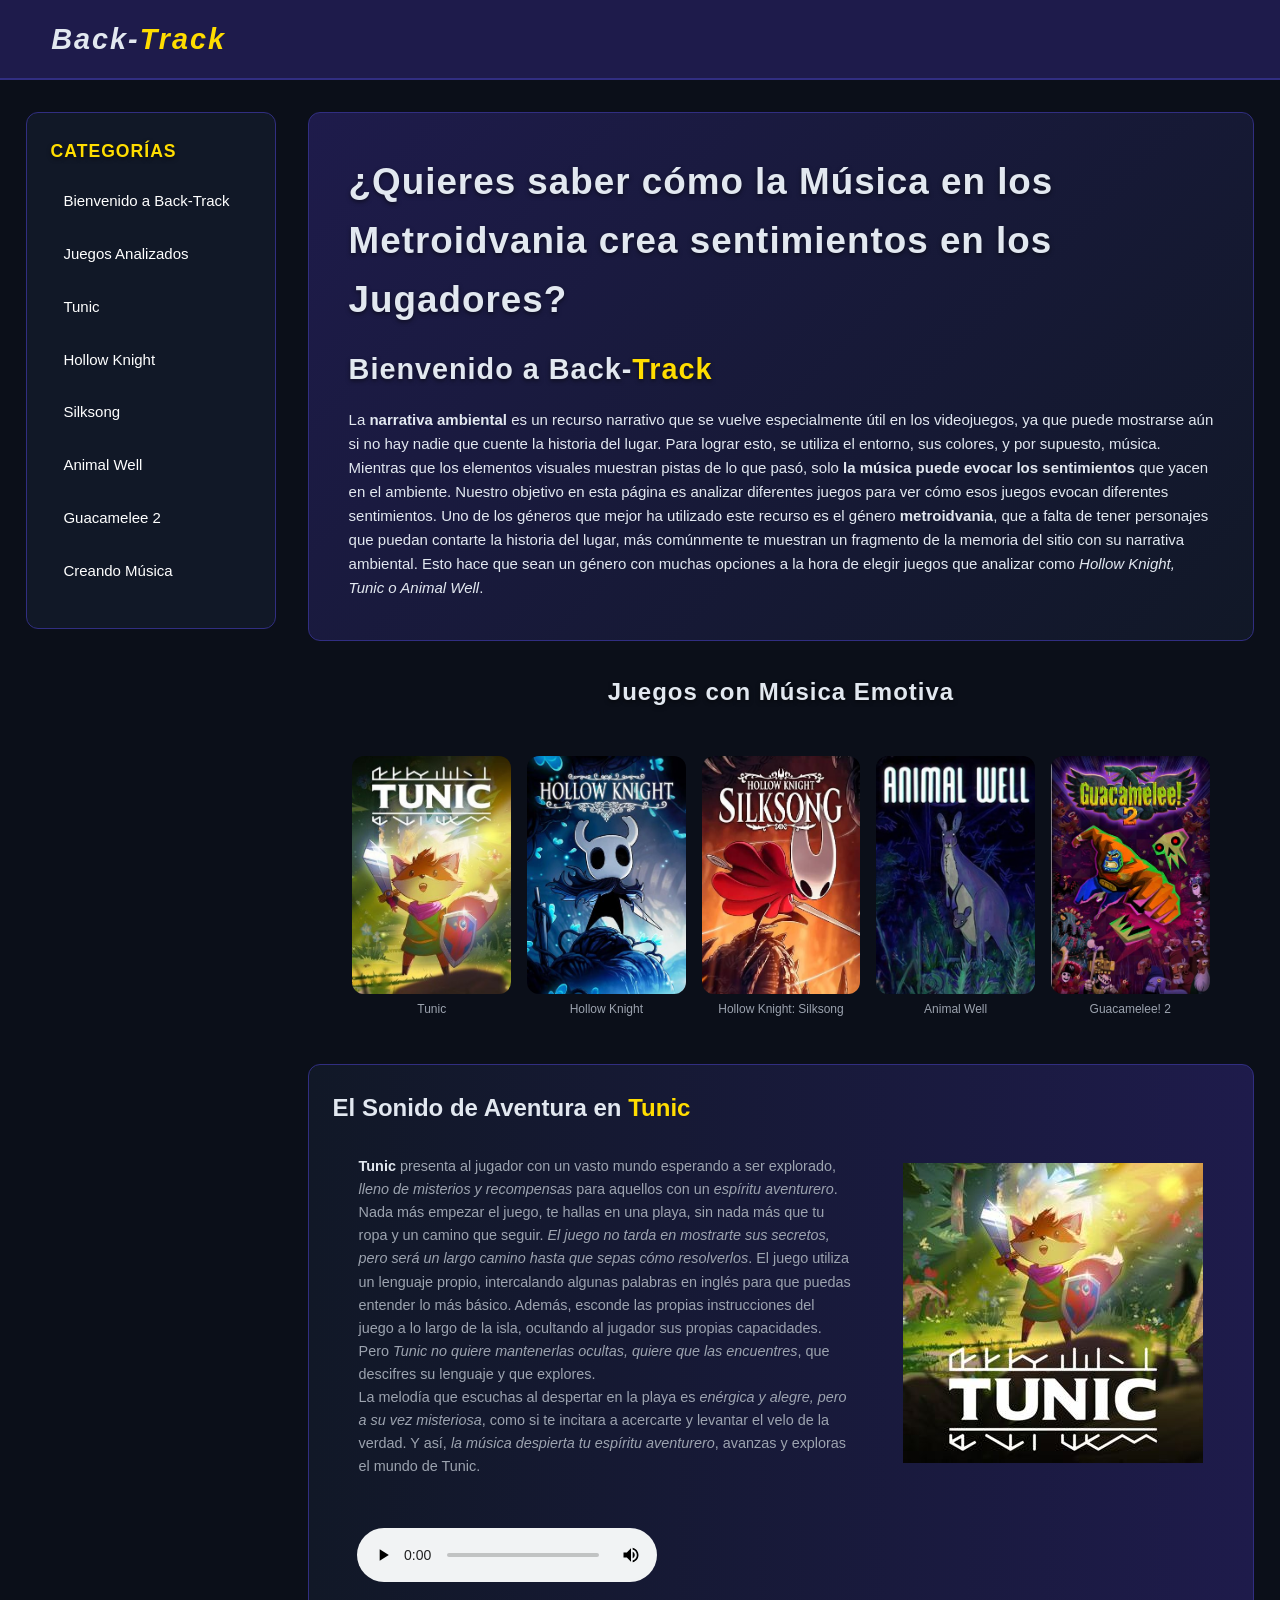
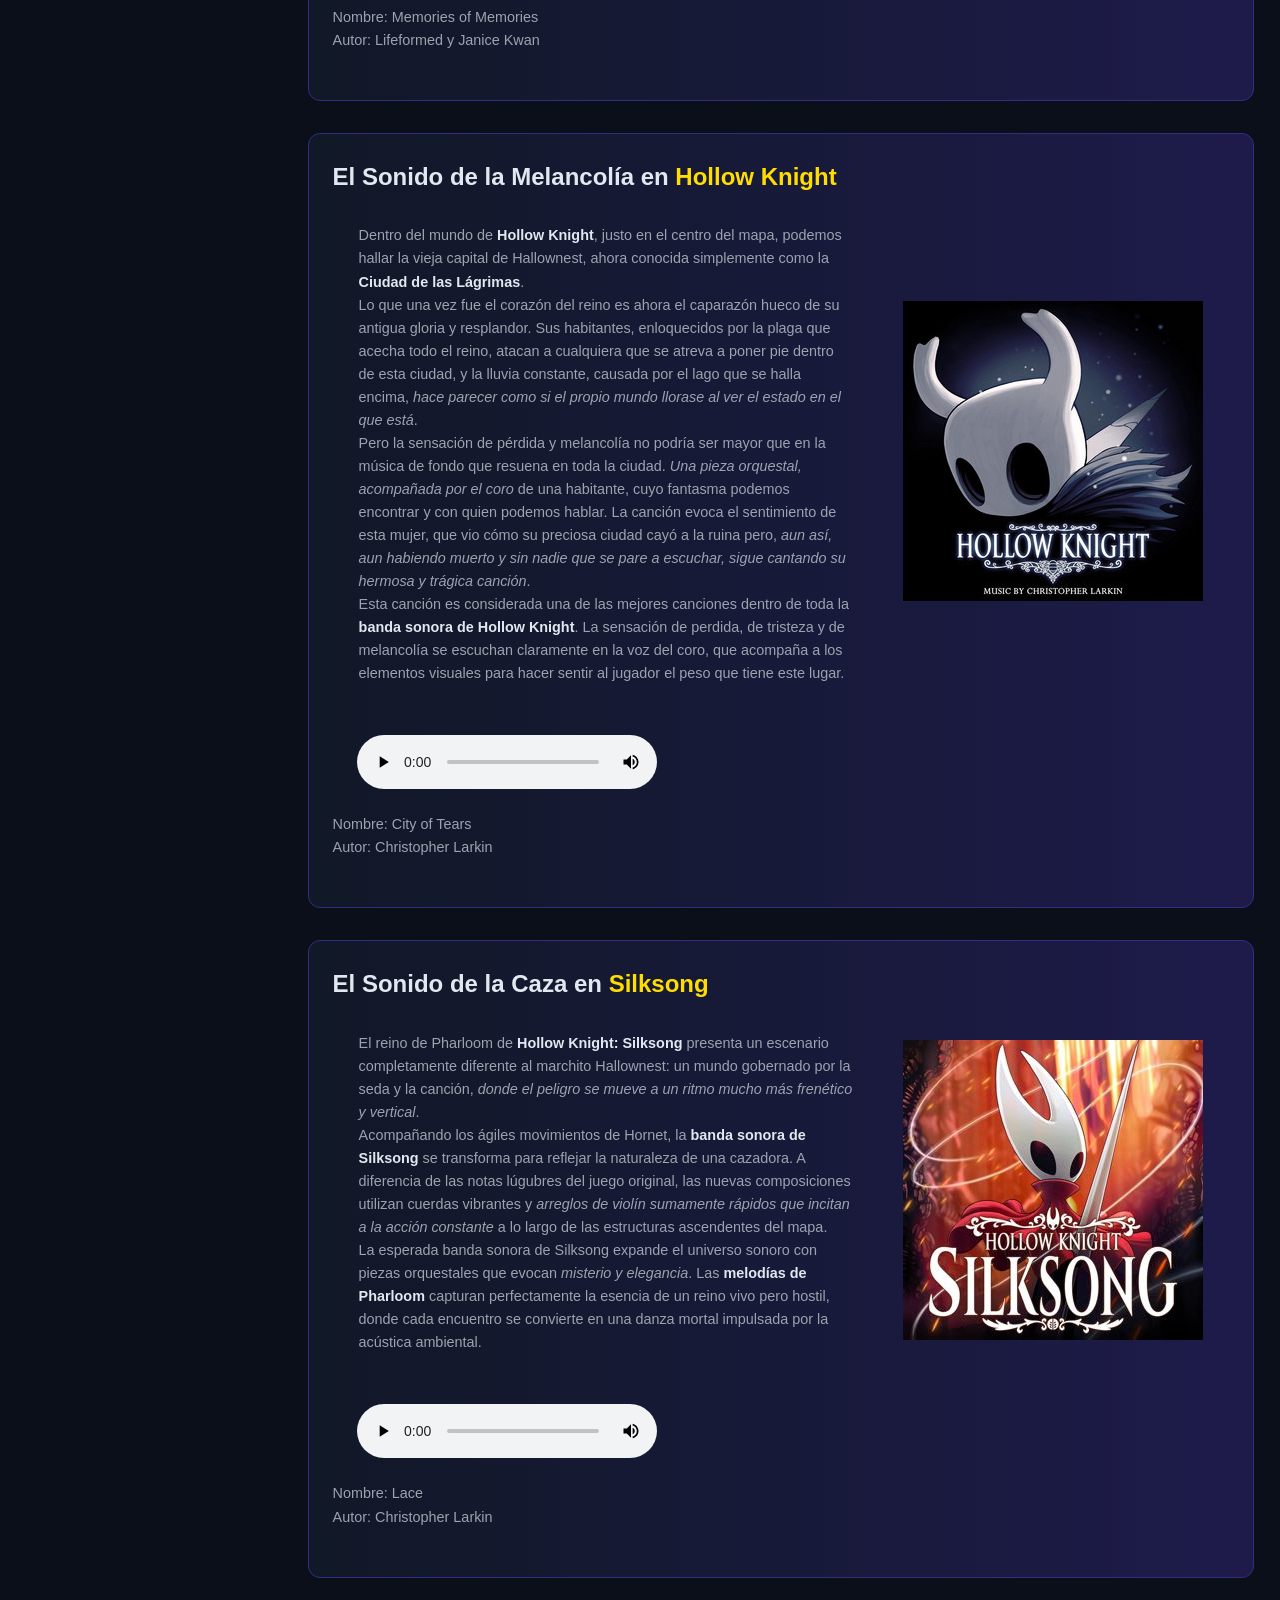
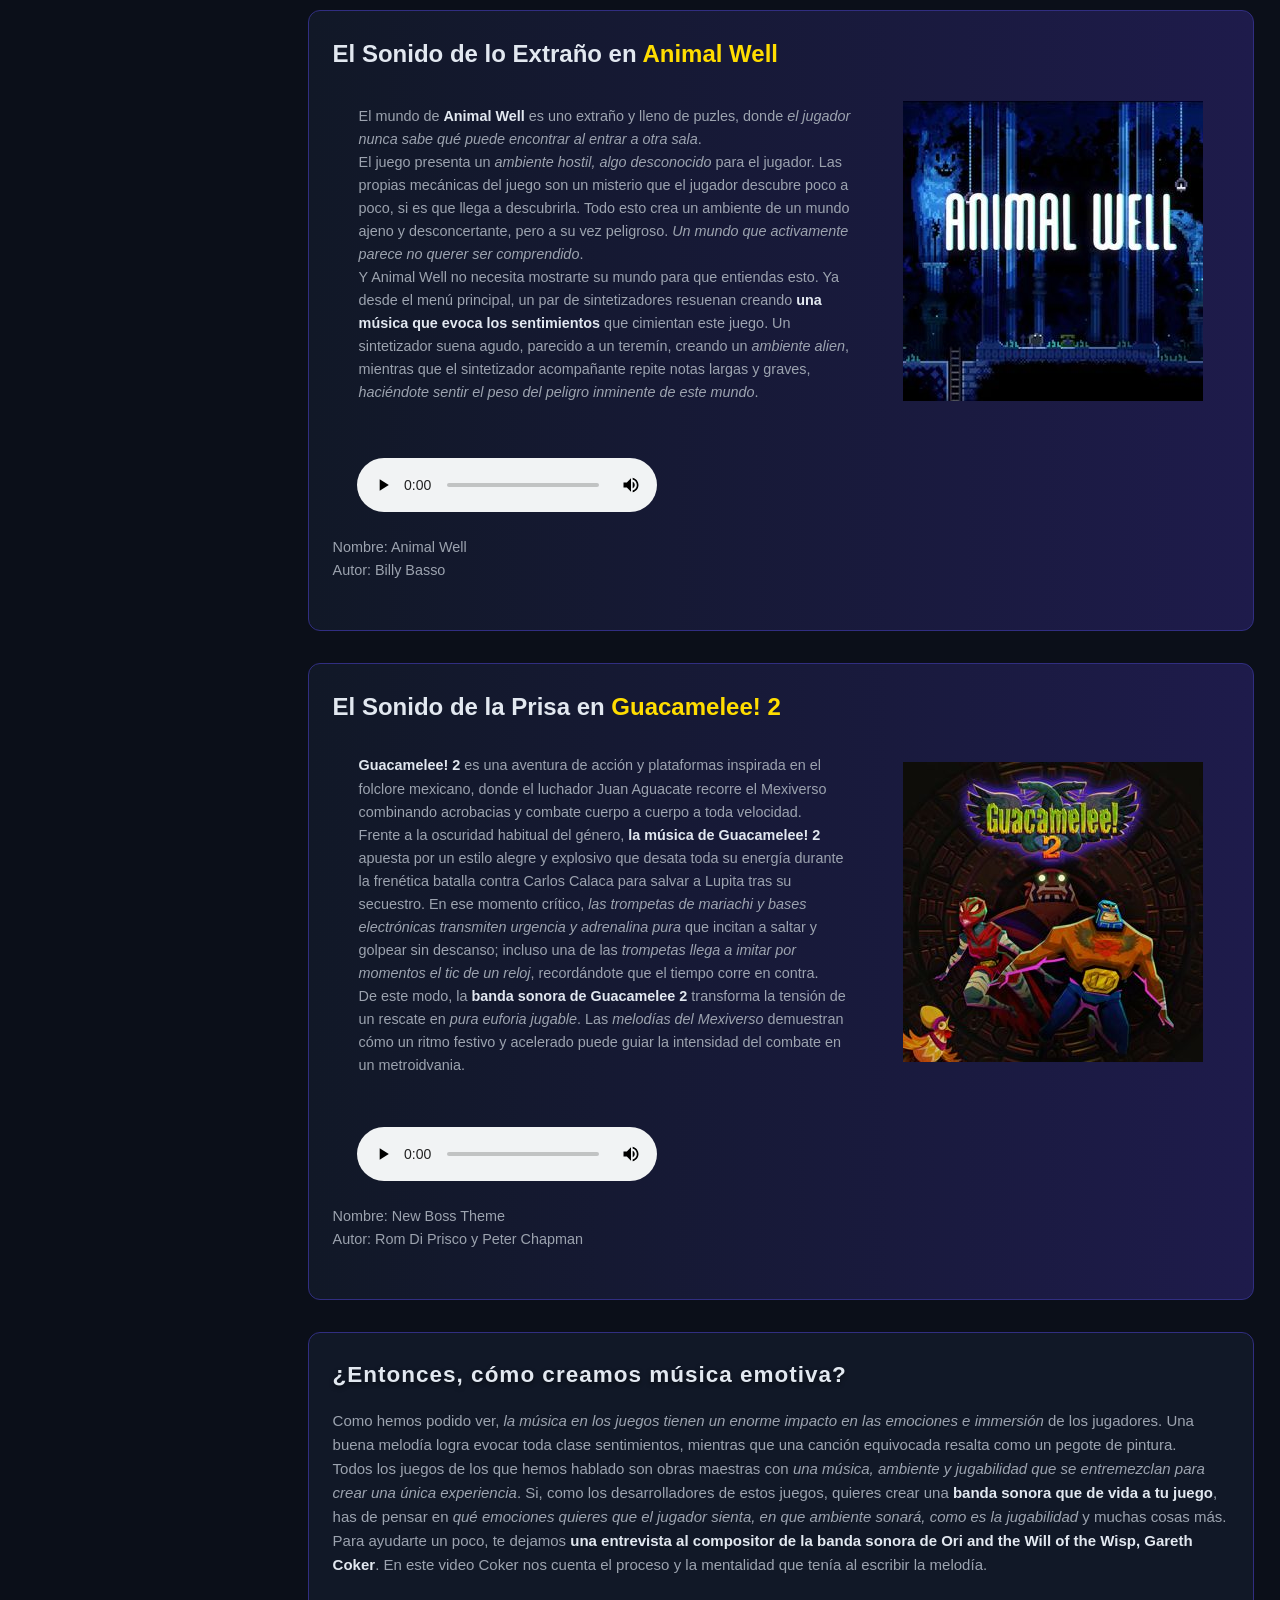
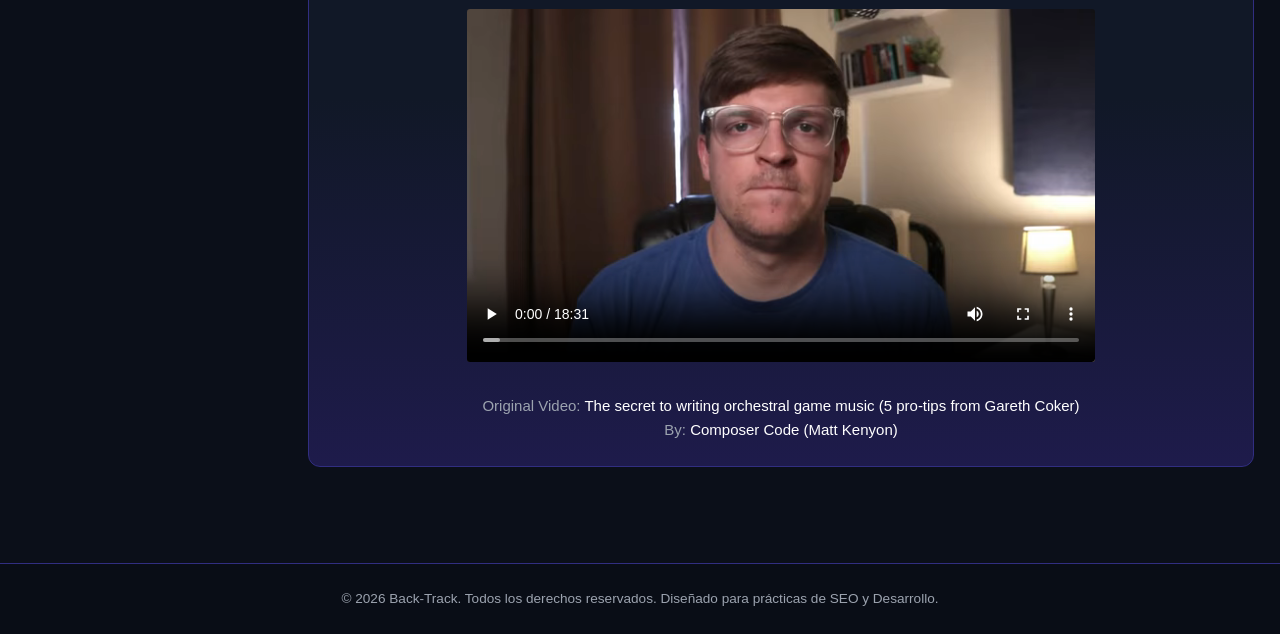
==== commit d36b249e: "rename a index" ====
--- a/index.html
+++ b/index.html
@@ -246,7 +246,7 @@
                         <tr>
                             <td class="card-description card-text">
                                 <p>
-                                    El reino de Pharloom de <strong>Silksong</strong> presenta un escenario
+                                    El reino de Pharloom de <strong>Hollow Knight: Silksong</strong> presenta un escenario
                                     completamente diferente al marchito Hallownest:
                                     un mundo gobernado por la seda y la canción, <em>donde el peligro se mueve
                                     a un ritmo mucho más frenético y vertical</em>.
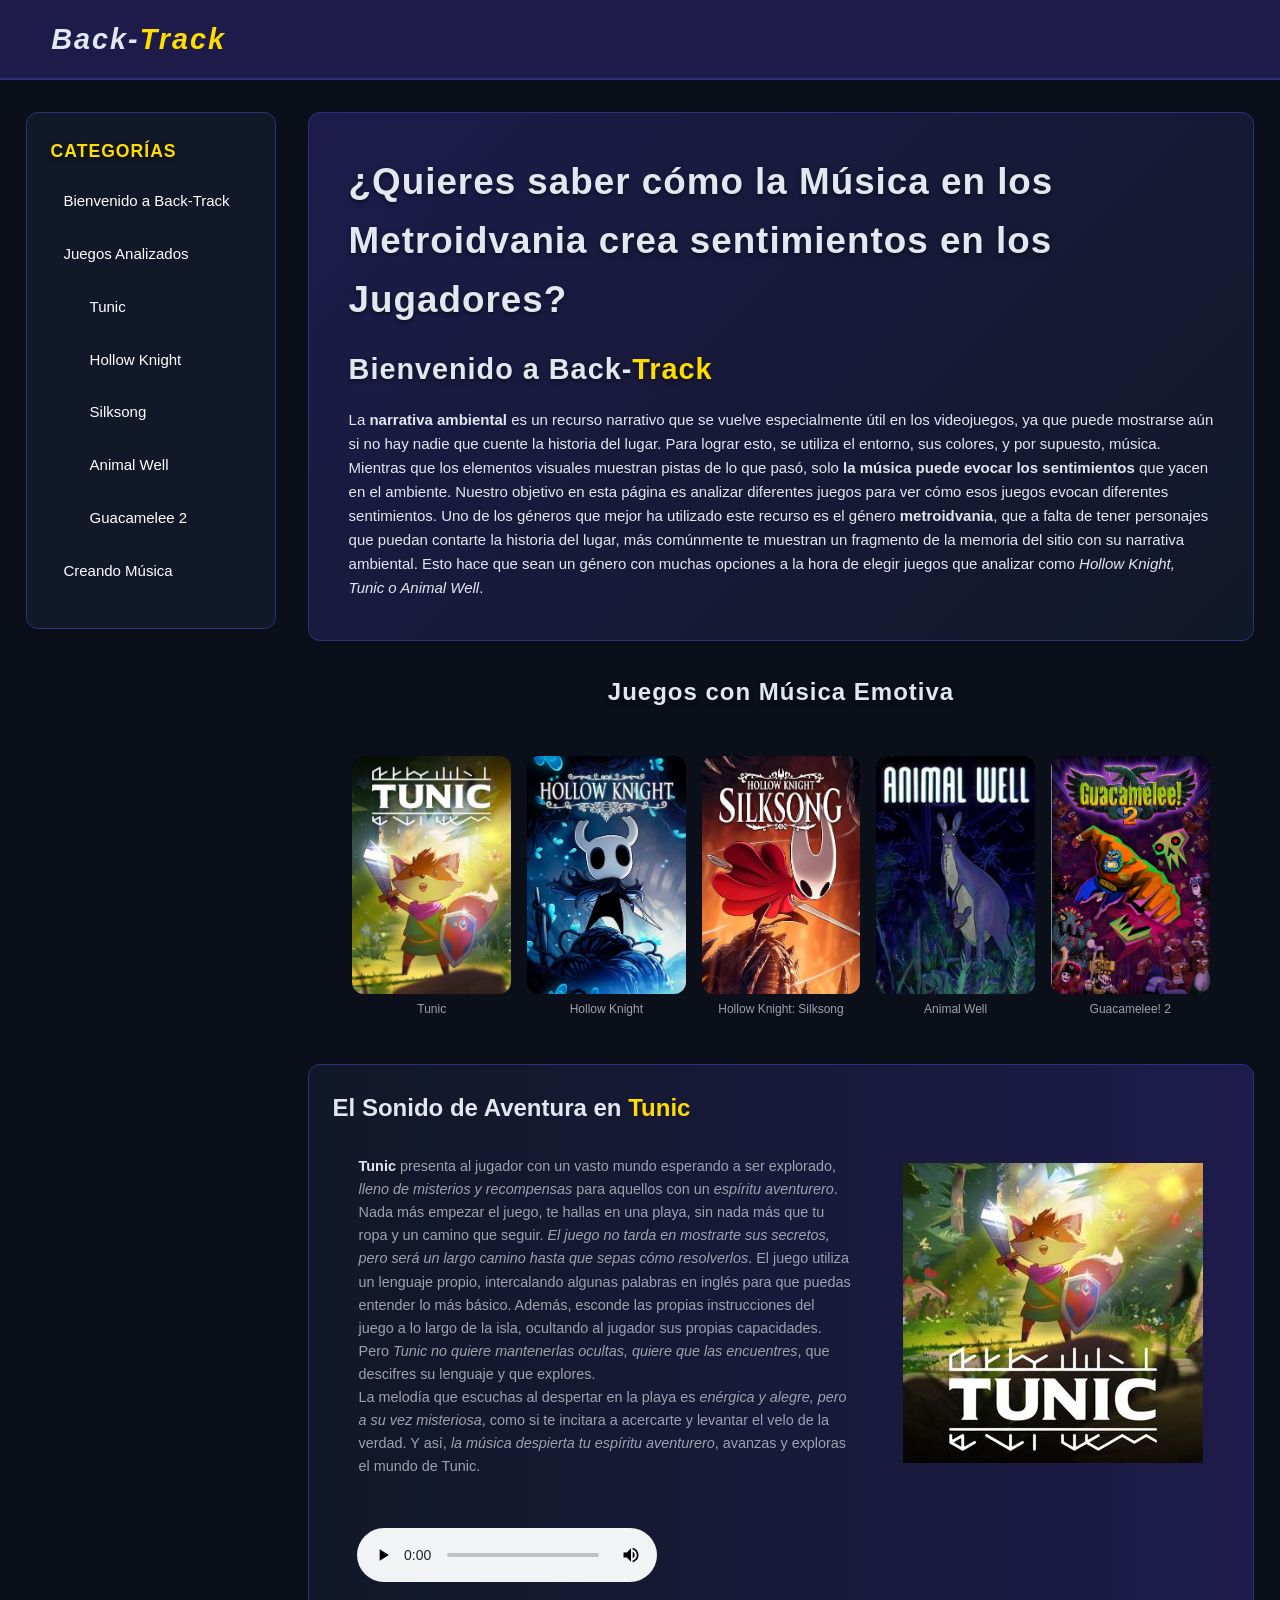
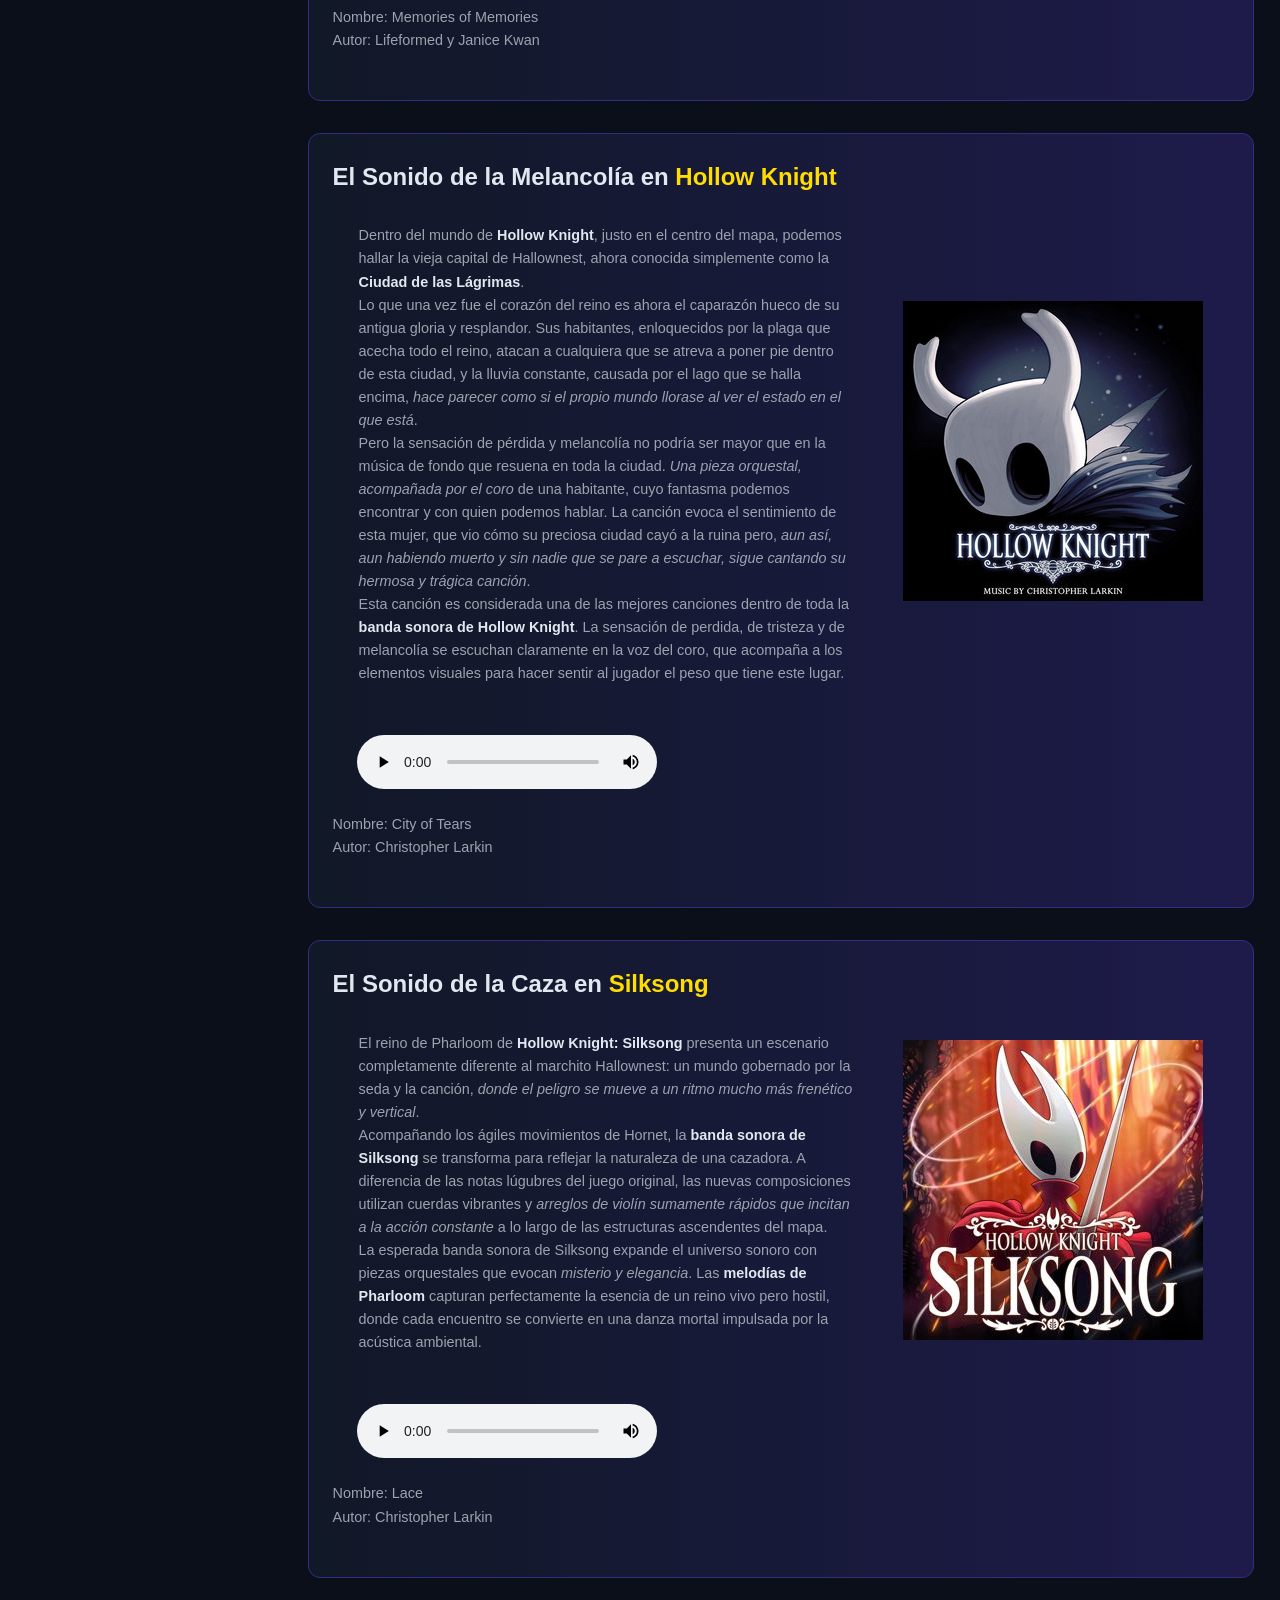
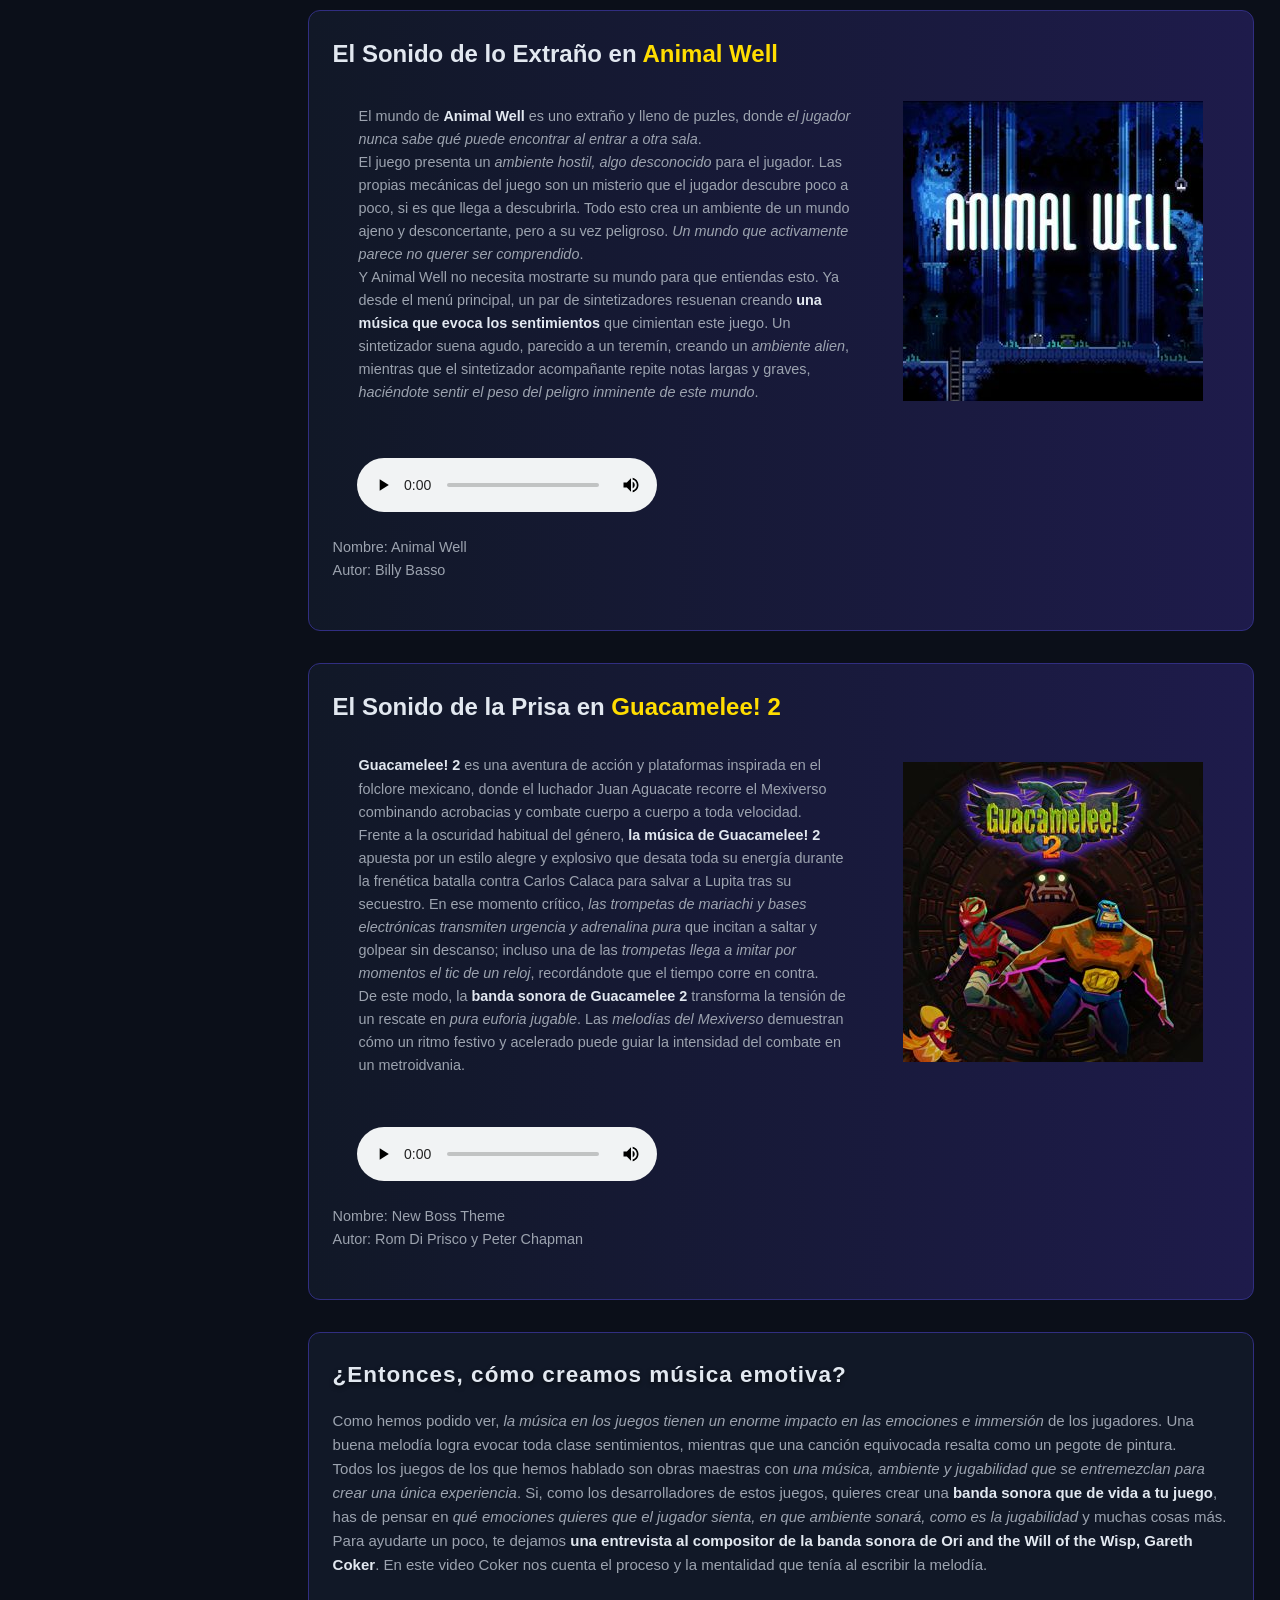
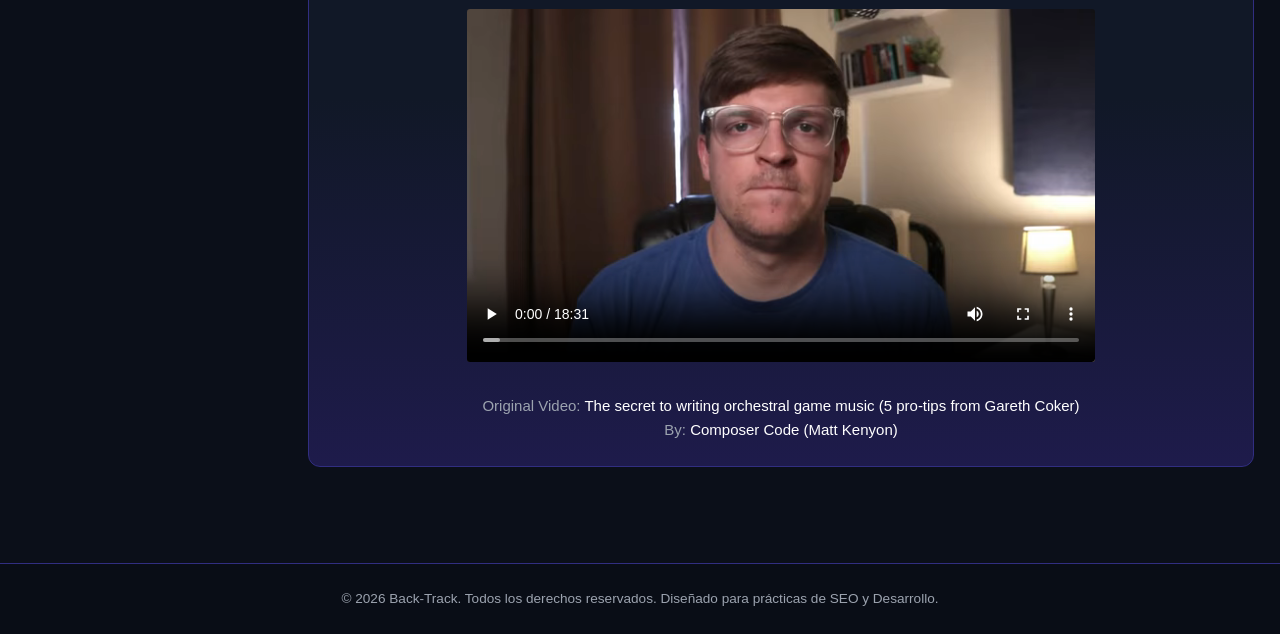
==== commit 4c9e8f2d: "indent" ====
--- a/index.html
+++ b/index.html
@@ -30,11 +30,11 @@
             <ul>
                 <li><a href="#Inicio" title="Ir al principio de la página">Bienvenido a Back-Track</a></li>
                 <li><a href="#Juegos" title="Ir al índice de juegos analizados">Juegos Analizados</a></li>
-                <li><a href="#Tunic" title="Ir al análisis de Tunic">Tunic</a></li>
-                <li><a href="#Hollow-Knight" title="Ir al análisis de Hollow Knight">Hollow Knight</a></li>
-                <li><a href="#Silksong" title="Ir al análisis de Silksong">Silksong</a></li>
-                <li><a href="#Animal-Well" title="Ir al análisis de Animal Well">Animal Well</a></li>
-                <li><a href="#Guacamelee2" title="Ir al análisis de Guacamelee! 2">Guacamelee 2</a></li>
+                <li><a href="#Tunic" title="Ir al análisis de Tunic" class="subgroup">Tunic</a></li>
+                <li><a href="#Hollow-Knight" title="Ir al análisis de Hollow Knight" class="subgroup">Hollow Knight</a></li>
+                <li><a href="#Silksong" title="Ir al análisis de Silksong" class="subgroup">Silksong</a></li>
+                <li><a href="#Animal-Well" title="Ir al análisis de Animal Well" class="subgroup">Animal Well</a></li>
+                <li><a href="#Guacamelee2" title="Ir al análisis de Guacamelee! 2" class="subgroup">Guacamelee 2</a></li>
                 <li><a href="#Creando-Música" title="¿Cómo creamos música emotiva?">Creando Música</a></li>
             </ul>
         </aside>
@@ -405,7 +405,7 @@
                     <video controls class="video">
                         <source src="video/The secret to writing orchestral game music (5 pro-tips from Gareth Coker) [RxjiWSmL9zw].webm"
                         title="The secret to writing orchestral game music (5 pro-tips from Gareth Coker)">
-                        El video no se a podido cargar
+                        El video no se ha podido cargar
                     </video>
                     <p class="link">Original Video: <a href="https://www.youtube.com/watch?v=RxjiWSmL9zw&t" rel="external" title="Ir al video original">The secret
                             to writing orchestral game music (5 pro-tips from Gareth Coker)</a></p>
--- a/style.css
+++ b/style.css
@@ -186,6 +186,10 @@
     color: var(--accent-color);
 }
 
+.subgroup{
+    text-indent: min(15%,30px);
+}
+
 /* ==========================================================================
    3. ESTRUCTURA PRINCIPAL (LAYOUT DE DOS COLUMNAS)
    ========================================================================== */
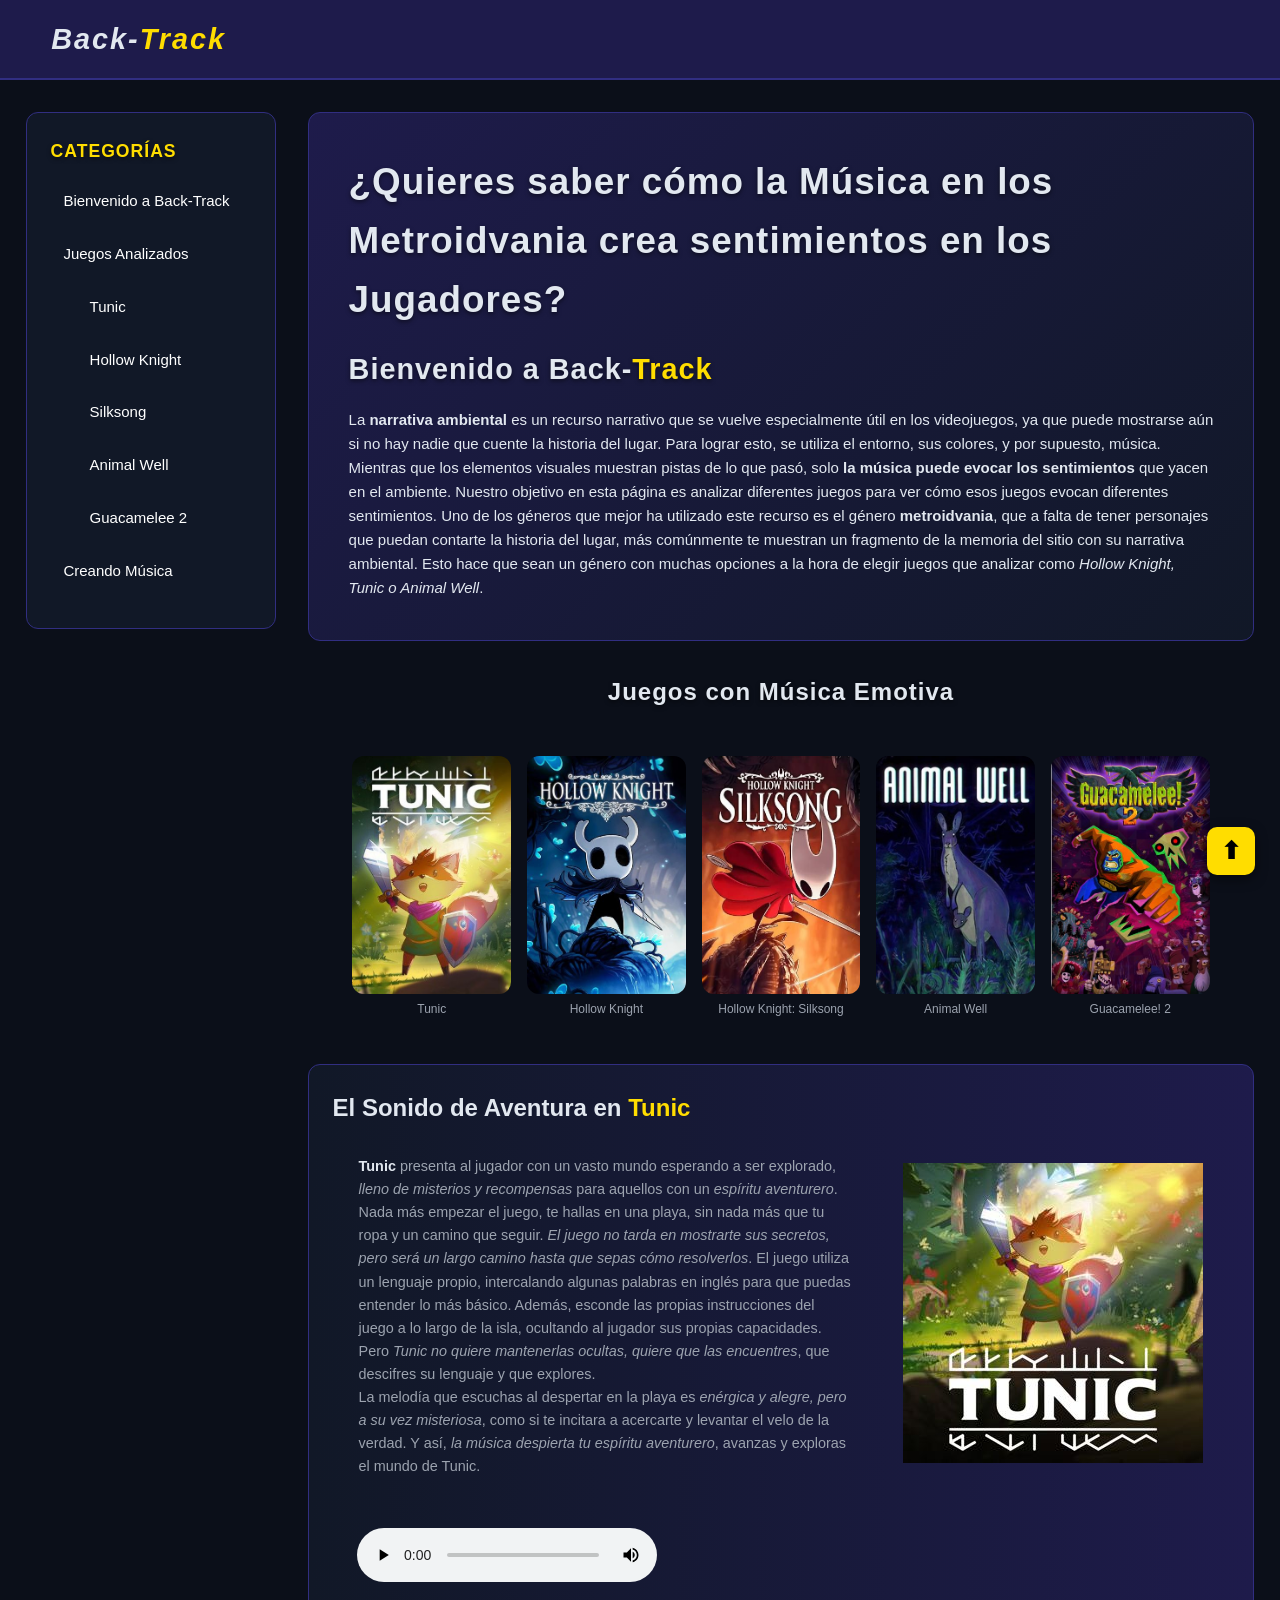
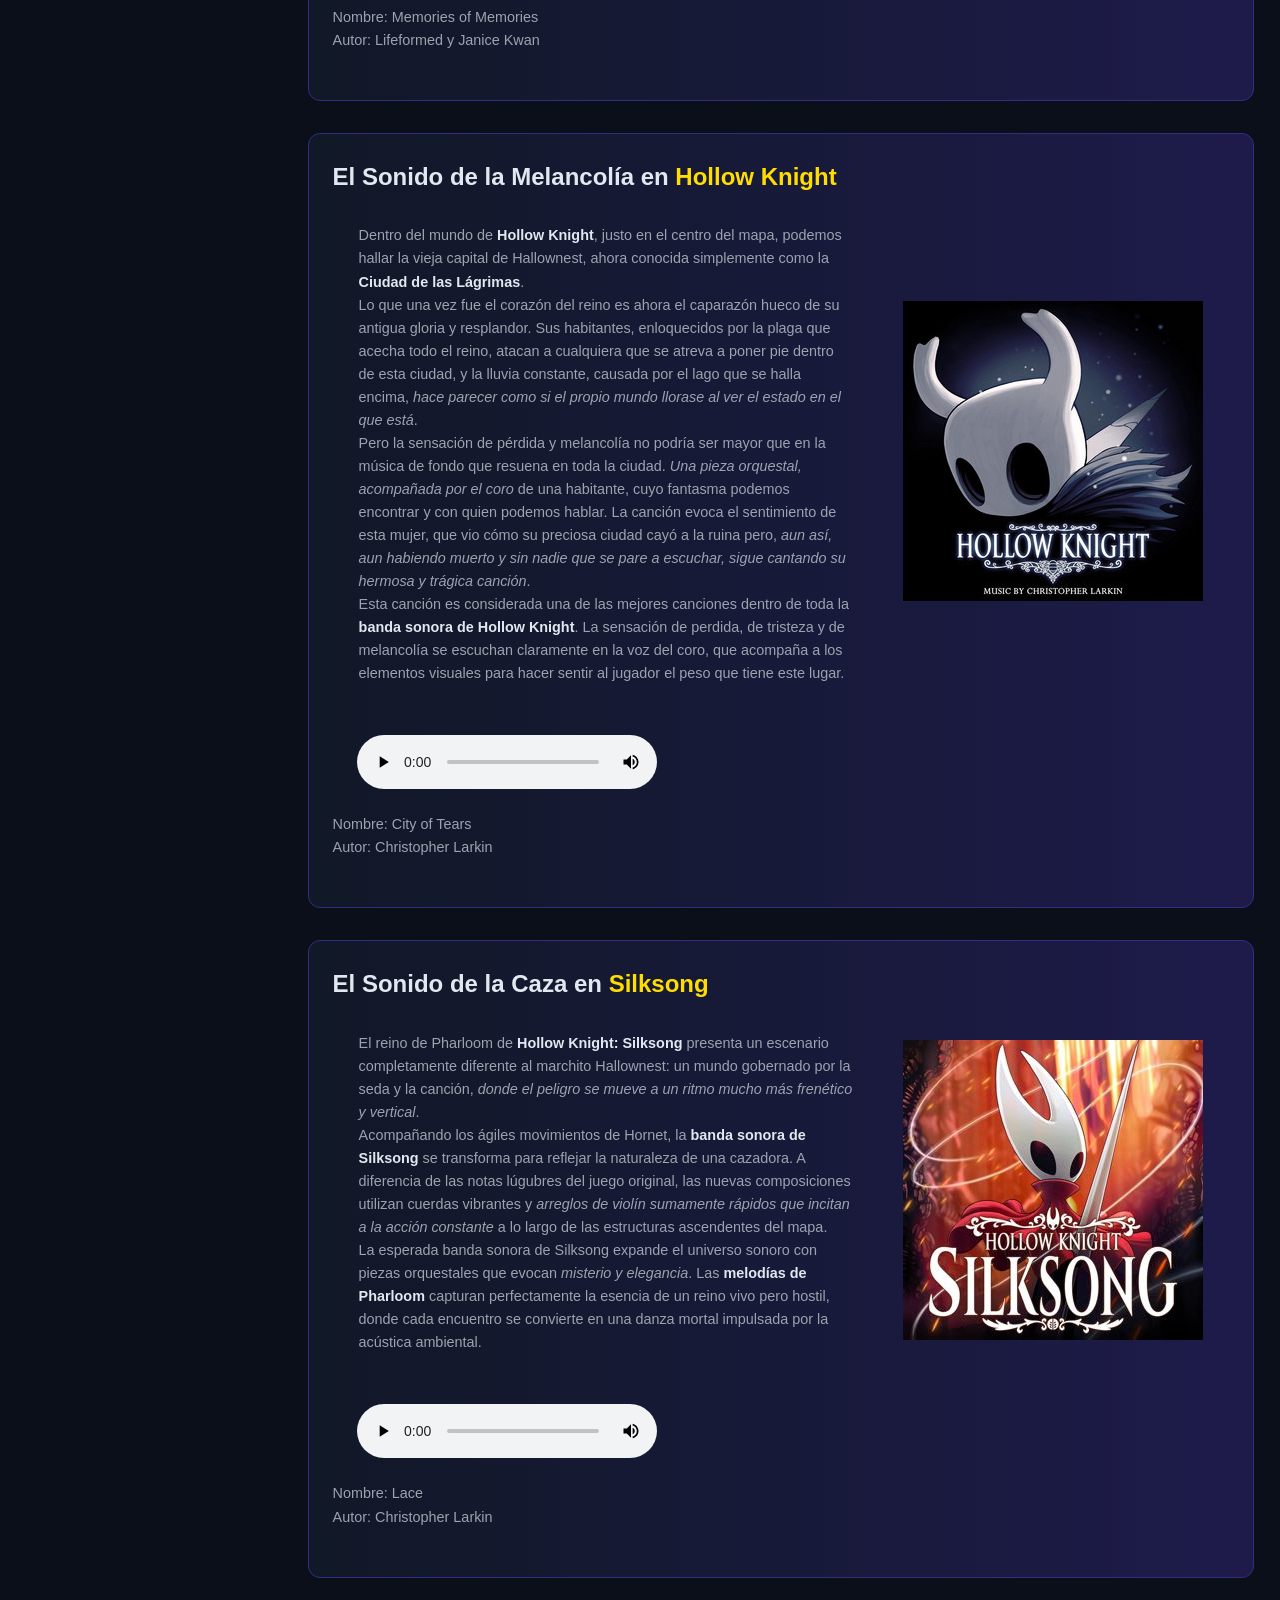
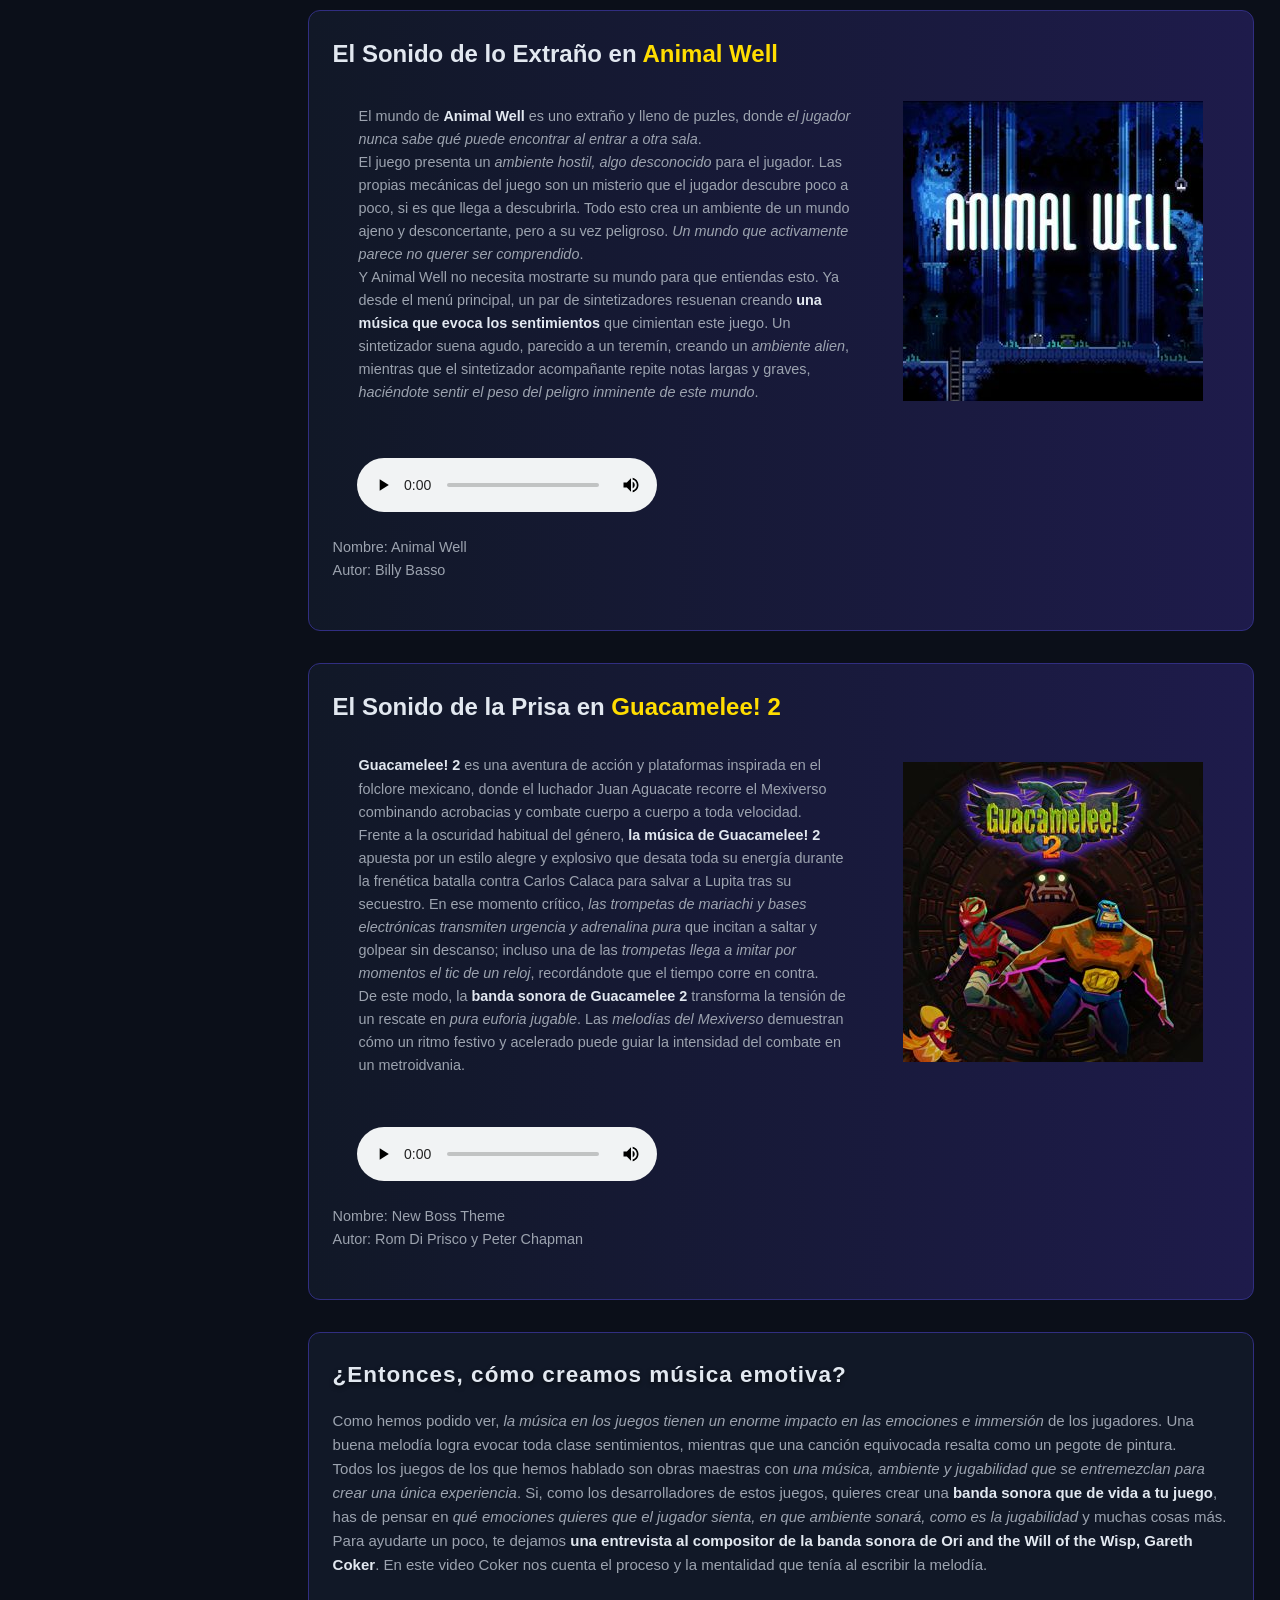
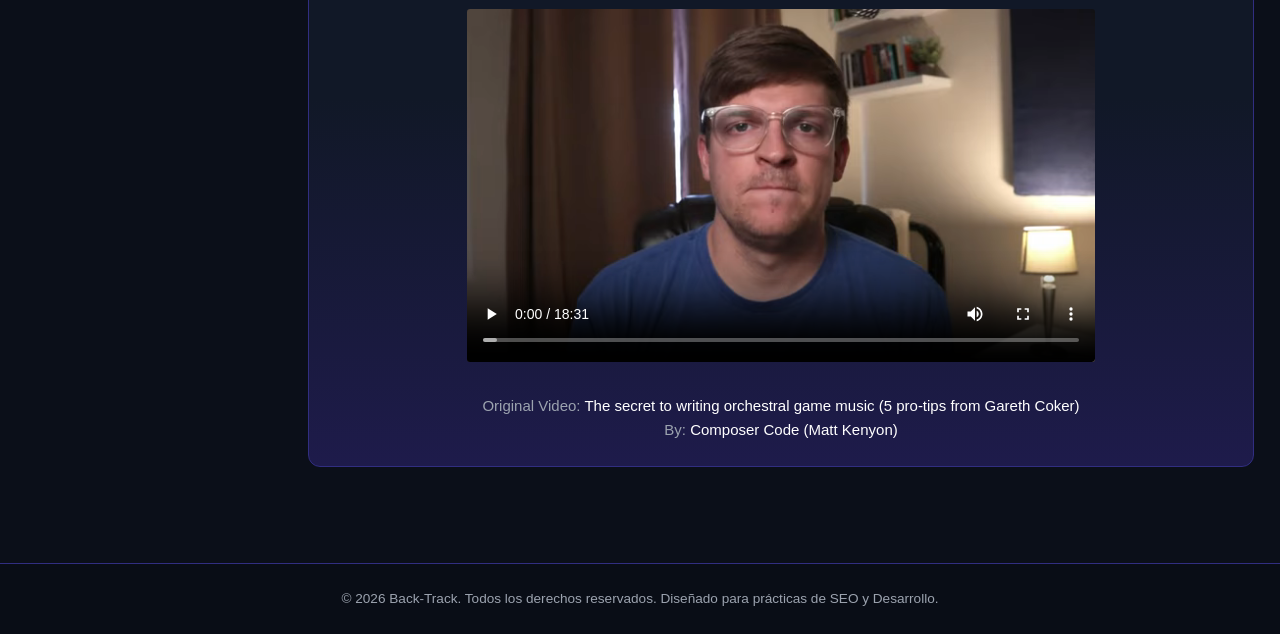
==== commit 3de72da1: "scrollfix" ====
--- a/index.html
+++ b/index.html
@@ -16,9 +16,11 @@
 
     <!-- CABECERA / MENÚ DE NAVEGACIÓN -->
     <header class="main-header">
+        <a href="#" class="logo" title="Volver al inicio de Back-Track">
         <div class="logo">
             Back-<span class="accent">Track</span>
         </div>
+        </a>
     </header>
 
     <!-- CONTENEDOR PRINCIPAL (ESTRUCTURA DE DOS COLUMNAS) -->
@@ -421,6 +423,8 @@
         <p>&copy; 2026 Back-Track. Todos los derechos reservados. Diseñado para prácticas de SEO y Desarrollo.</p>
     </footer>
 
+    <a href="#" class="btn-subir" title="Volver arriba">⬆</a>
+
 </body>
 
 </html>
--- a/style.css
+++ b/style.css
@@ -30,6 +30,9 @@
     --text-font: 'Space Grotesk', sans-serif;
 
 }
+html {
+    scroll-behavior: smooth;
+}
 
 body {
     background-color: var(--bg-color); /* Fondo oscuro gamer */
@@ -37,6 +40,9 @@
     font-family: var(--title-font); /* Texto base super moderno */
     font-size: 15px;
     line-height: 1.6;
+}
+section { 
+    scroll-margin-top: 95px;
 }
 
 a {
@@ -65,6 +71,7 @@
 
 .game-index-header
 {
+    scroll-margin-top: 95px;
     font-size: 24px;
     text-align: center;
 }
@@ -98,6 +105,7 @@
 
 .primer-bloque
 {
+    scroll-margin-top: 95px;
     background: linear-gradient(135deg, var(--card-bg-color) 0%, var(--card-bg-color-dark) 100%);
     padding: 2.5rem;
     border-radius: 12px;
@@ -127,6 +135,7 @@
 
 .conclusion-card
 {
+    scroll-margin-top: 95px;
     background-color: var(--bg-color-dark); /* For browsers that do not support gradients */
     background-image: linear-gradient(to top, var(--card-bg-color), var(--card-bg-color-dark) 50%);
     color: var(--paragraph-color);
@@ -253,6 +262,7 @@
    ========================================================================== */
 
 .audio-card {
+    scroll-margin-top: 95px;
     background-color: var(--card-bg-color-dark);
     background-image: linear-gradient(to right, var(--card-bg-color-dark), var(--card-bg-color));
     border: 1px solid var(--border-color-dark);
@@ -302,6 +312,30 @@
     color: var(--paragraph-color);
 }
 
+/* Botón flotante para volver arriba */
+.btn-subir {
+    position: fixed;
+    bottom: 25px;
+    right: 25px;
+    width: 48px;
+    height: 48px;
+    background-color: var(--accent-color);
+    color: var(--text-color-dark);
+    font-weight: 900;
+    font-size: 1.5rem;
+    border-radius: 10px;
+    display: flex;
+    align-items: center;
+    justify-content: center;
+    box-shadow: 0 4px 12px rgba(0, 0, 0, 0.5);
+    z-index: 200;
+}
+
+.btn-subir:hover {
+    transform: translateY(-4px);
+    background-color: var(--link-color);
+}
+
 /* ==========================================================================
    7. ADAPTACIÓN A MÓVILES (RESPONSIVE)
    ========================================================================== */
